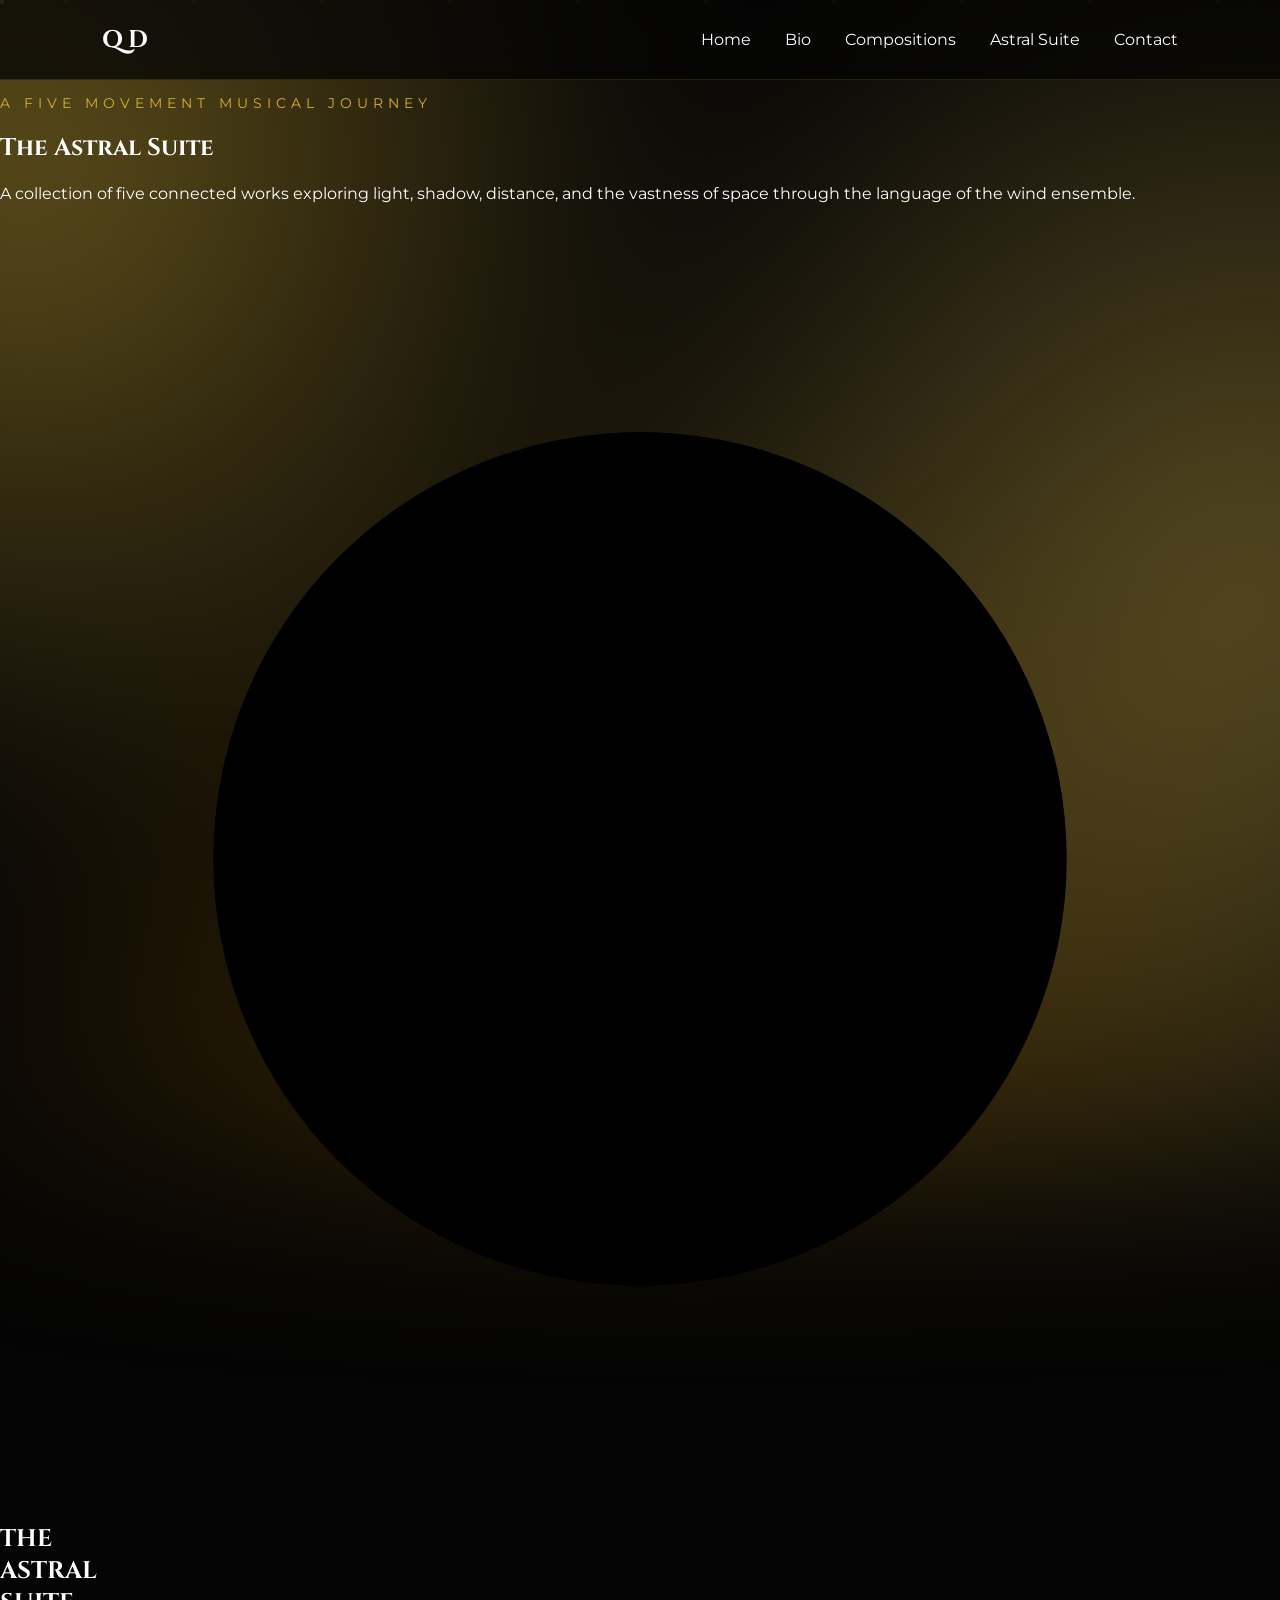
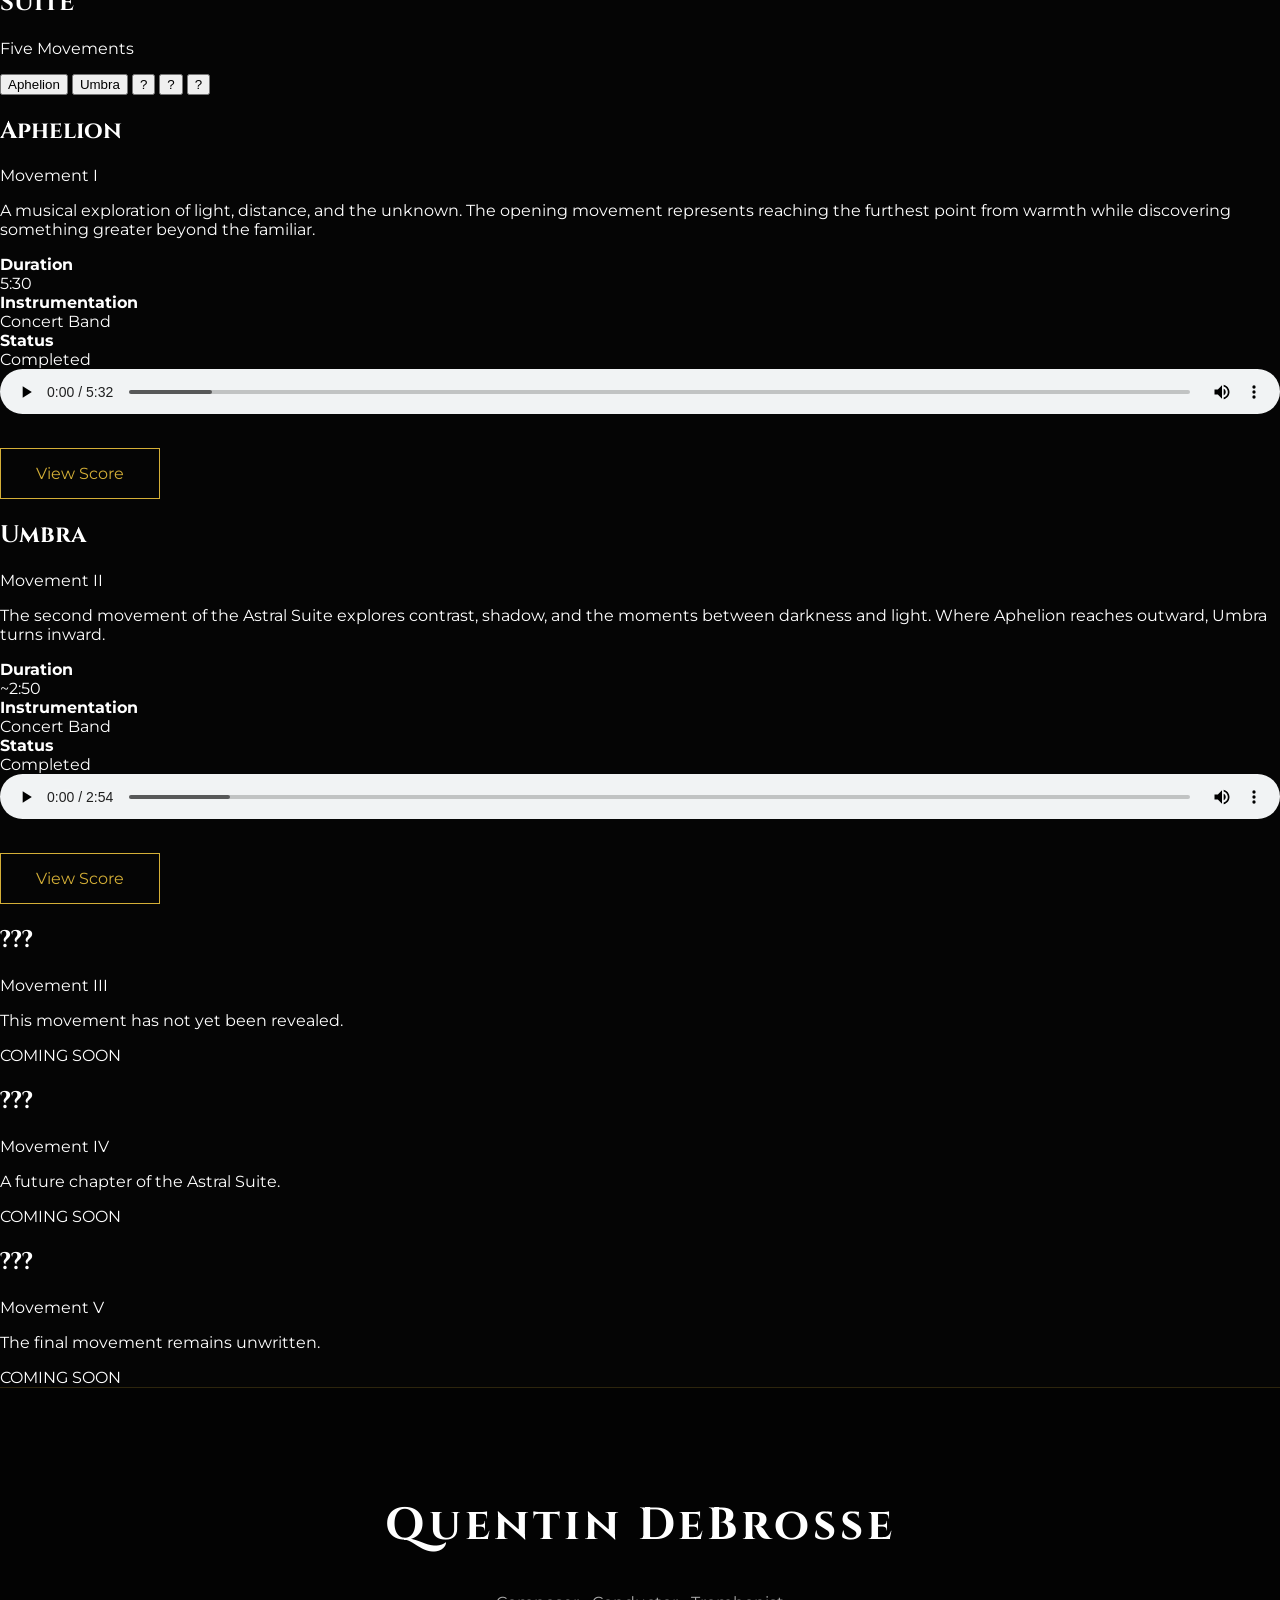
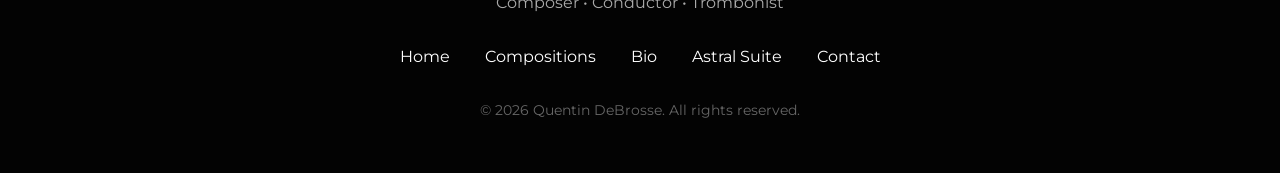
==== astral-suite.html @ d73de738 "Create astral-suite.html" ====
<!DOCTYPE html>
<html lang="en">

<head>

<meta charset="UTF-8">
<meta name="viewport" content="width=device-width, initial-scale=1.0">

<title>The Astral Suite | Quentin DeBrosse</title>

<link rel="stylesheet" href="style.css?v=200">

<link rel="icon" type="image/png" href="favicon.png">
<link rel="shortcut icon" href="favicon.png">

</head>

<body>

<div class="ambient-background"></div>

<div class="particles">

<span></span><span></span><span></span><span></span><span></span>
<span></span><span></span><span></span><span></span><span></span>
<span></span><span></span><span></span><span></span><span></span>

</div>





<nav>

<h2>QD</h2>

<div>

<a href="index.html">Home</a>

<a href="bio.html">Bio</a>

<a href="compositions.html">Compositions</a>

<a href="astral-suite.html">Astral Suite</a>

<a href="contact.html">Contact</a>

</div>

</nav>







<section class="suite-hero">

<p class="eyebrow">

A FIVE MOVEMENT MUSICAL JOURNEY

</p>

<h1>

The Astral Suite

</h1>

<p class="suite-description">

A collection of five connected works exploring light, shadow, distance, and the vastness of space through the language of the wind ensemble.

</p>

</section>









<section class="orbit-section">



<div class="orbit-container">





<svg class="orbit-ring" viewBox="0 0 600 600">



<circle
cx="300"
cy="300"
r="200"
class="orbit-base"
/>





<path

id="movement1"

class="orbit-segment active"

d="M300 100
A200 200 0 0 1 490 238"

/>





<path

id="movement2"

class="orbit-segment active"

d="M490 238
A200 200 0 0 1 417 462"

/>





<path

id="movement3"

class="orbit-segment locked"

d="M417 462
A200 200 0 0 1 183 462"

/>





<path

id="movement4"

class="orbit-segment locked"

d="M183 462
A200 200 0 0 1 110 238"

/>





<path

id="movement5"

class="orbit-segment locked"

d="M110 238
A200 200 0 0 1 300 100"

/>

</svg>








<div class="suite-center">

<h2>

THE<br>

ASTRAL<br>

SUITE

</h2>

<p>

Five Movements

</p>

</div>










<button class="planet planet1 aphelion-planet" data-target="aphelion">

<span>

Aphelion

</span>

</button>





<button class="planet planet2 umbra-planet" data-target="umbra">

<span>

Umbra

</span>

</button>





<button class="planet locked planet3" data-target="locked">

<span>
?
</span>

</button>


<button class="planet locked planet4" data-target="locked2">

<span>
?
</span>

</button>


<button class="planet locked planet5" data-target="locked3">

<span>
?
</span>

</button>







</div>

</section>









<section class="movement-display">

<div id="movement-content">

<div class="movement-panel active-panel"

id="aphelion">

<h2>

Aphelion

</h2>

<p class="movement-subtitle">

Movement I

</p>

<p>

A musical exploration of light, distance, and the unknown. The opening movement represents reaching the furthest point from warmth while discovering something greater beyond the familiar.

</p>

<div class="movement-meta">

<div>

<strong>Duration</strong>

<br>

5:30

</div>

<div>

<strong>Instrumentation</strong>

<br>

Concert Band

</div>

<div>

<strong>Status</strong>

<br>

Completed

</div>

</div>

<audio controls preload="metadata">

<source src="audio/aphelion.mp3" type="audio/mpeg">

</audio>

<div class="buttons">

<a class="button"

href="scores/aphelion.pdf"

target="_blank">

View Score

</a>


</div>


</div>








<div class="movement-panel"

id="umbra">



<h2>

Umbra

</h2>


<p class="movement-subtitle">

Movement II

</p>




<p>

The second movement of the Astral Suite explores contrast, shadow, and the moments between darkness and light. Where Aphelion reaches outward, Umbra turns inward.

</p>




<div class="movement-meta">


<div>

<strong>
Duration
</strong>

<br>

~2:50

</div>



<div>

<strong>
Instrumentation
</strong>

<br>

Concert Band

</div>



<div>

<strong>
Status
</strong>

<br>

Completed

</div>


</div>





<audio controls preload="metadata">

<source src="audio/umbra.mp3" type="audio/mpeg">

</audio>





<div class="buttons">


<a class="button"

href="scores/umbra.pdf"

target="_blank">

View Score

</a>


</div>



</div>














<div class="movement-panel locked-panel"

id="locked">


<h2>

???

</h2>



<p class="movement-subtitle">

Movement III

</p>



<p>

This movement has not yet been revealed.

</p>



<div class="locked-message">

COMING SOON

</div>


</div>









<div class="movement-panel locked-panel"

id="locked2">


<h2>

???

</h2>



<p class="movement-subtitle">

Movement IV

</p>



<p>

A future chapter of the Astral Suite.

</p>



<div class="locked-message">

COMING SOON

</div>


</div>









<div class="movement-panel locked-panel"

id="locked3">


<h2>

???

</h2>



<p class="movement-subtitle">

Movement V

</p>



<p>

The final movement remains unwritten.

</p>



<div class="locked-message">

COMING SOON

</div>


</div>





</div>


</section>









<footer>


<h2>

Quentin DeBrosse

</h2>



<p>

Composer • Conductor • Trombonist

</p>





<div class="footer-links">


<a href="index.html">

Home

</a>



<a href="compositions.html">

Compositions

</a>



<a href="bio.html">

Bio

</a>



<a href="astral-suite.html">

Astral Suite

</a>



<a href="contact.html">

Contact

</a>



</div>






<p class="copyright">

© 2026 Quentin DeBrosse. All rights reserved.

</p>



</footer>









<script>


const planets = document.querySelectorAll(".planet:not(.locked)");

const panels = document.querySelectorAll(".movement-panel");


planets.forEach(planet => {


planet.addEventListener("click", () => {


const target = planet.dataset.target;



panels.forEach(panel => {


panel.classList.remove("active-panel");


});



document
.getElementById(target)
.classList.add("active-panel");



});



});





const locked = document.querySelectorAll(".planet.locked");


locked.forEach(planet => {

planet.addEventListener("click", () => {

const target = planet.dataset.target;


panels.forEach(panel => {

panel.classList.remove("active-panel");

});


document
.getElementById(target)
.classList.add("active-panel");


});

});



</script>





</body>

</html>
---- style.css ----
@import url('https://fonts.googleapis.com/css2?family=Cinzel:wght@400;500;600;700&family=Montserrat:wght@300;400;500;700&display=swap');


*{
    box-sizing:border-box;
}


html{
    scroll-behavior:smooth;
}


body{

    margin:0;

    background:#050505;

    color:white;

    font-family:'Montserrat',sans-serif;

    overflow-x:hidden;

}



/* =====================
   AMBIENT GOLD LIGHT
===================== */


.ambient-background{

    position:fixed;

    inset:-30%;

    z-index:-2;

    pointer-events:none;


    background:

    radial-gradient(
        circle at 20% 30%,
        rgba(212,175,55,.45),
        transparent 35%
    ),

    radial-gradient(
        circle at 80% 60%,
        rgba(255,215,90,.35),
        transparent 40%
    ),

    radial-gradient(
        circle at 50% 100%,
        rgba(180,120,0,.35),
        transparent 45%
    );


    filter:blur(100px);


    animation:

    ambientMove 14s ease-in-out infinite alternate;

}



@keyframes ambientMove{


0%{

transform:
translate(-8%,-5%)
scale(1);

}


50%{

transform:
translate(8%,5%)
scale(1.25);

}


100%{

transform:
translate(-5%,10%)
scale(1.1);

}


}






/* =====================
   MOUSE GLOW
===================== */


.mouse-glow{

position:fixed;

width:250px;

height:250px;

border-radius:50%;

background:#d4af37;

opacity:.1;

filter:blur(90px);

pointer-events:none;

z-index:1;

transform:translate(-50%,-50%);

transition:.15s;

}






/* =====================
   PARTICLES
===================== */


.particles{

position:fixed;

inset:0;

overflow:hidden;

pointer-events:none;

z-index:0;

}



.particles span{

position:absolute;

width:4px;

height:4px;

background:#d4af37;

border-radius:50%;

opacity:.35;

animation:float 20s infinite linear;

}



.particles span:nth-child(1){left:5%;animation-duration:18s;}
.particles span:nth-child(2){left:15%;animation-duration:25s;}
.particles span:nth-child(3){left:25%;animation-duration:22s;}
.particles span:nth-child(4){left:35%;animation-duration:30s;}
.particles span:nth-child(5){left:45%;animation-duration:20s;}
.particles span:nth-child(6){left:55%;animation-duration:27s;}
.particles span:nth-child(7){left:65%;animation-duration:23s;}
.particles span:nth-child(8){left:75%;animation-duration:31s;}
.particles span:nth-child(9){left:85%;animation-duration:21s;}
.particles span:nth-child(10){left:95%;animation-duration:28s;}





/* =====================
   PAGE LOADER
===================== */


.page-loader{

position:fixed;

inset:0;

background:#050505;

z-index:9999;

display:flex;

align-items:center;

justify-content:center;

animation:loaderFade 2.5s ease forwards;

}



.loader-logo{

font-family:'Cinzel',serif;

font-size:100px;

letter-spacing:20px;

color:#d4af37;

animation:logoPulse 2s infinite;

}




@keyframes loaderFade{

0%,80%{

opacity:1;

}


100%{

opacity:0;

visibility:hidden;

}

}



@keyframes logoPulse{


50%{

transform:scale(1.08);

text-shadow:

0 0 40px #d4af37;

}


}





/* =====================
   NAVBAR
===================== */


nav{

height:80px;

display:flex;

justify-content:space-between;

align-items:center;

padding:0 8%;

background:rgba(5,5,5,.75);

backdrop-filter:blur(15px);

position:relative;

z-index:10;

border-bottom:

1px solid rgba(212,175,55,.15);

}



nav h2{

font-family:'Cinzel',serif;

letter-spacing:5px;

}



nav a{

color:white;

text-decoration:none;

margin-left:30px;

transition:.3s;

position:relative;

}



nav a:hover{

color:#d4af37;

}



nav a::after{

content:"";

position:absolute;

bottom:-8px;

left:0;

width:0;

height:1px;

background:#d4af37;

transition:.3s;

}



nav a:hover::after{

width:100%;

}




/* =====================
   GLOBAL TEXT
===================== */


.eyebrow{

color:#d4af37;

letter-spacing:5px;

font-size:14px;

}



h1,
h2,
h3{

font-family:'Cinzel',serif;

}



.button{

display:inline-block;

padding:15px 35px;

border:1px solid #d4af37;

color:#d4af37;

text-decoration:none;

transition:.4s;

}



.button:hover{

background:#d4af37;

color:black;

transform:translateY(-5px);

box-shadow:

0 0 35px rgba(212,175,55,.5);

}



.secondary{

border-color:#777;

color:white;

}

/* =====================
   ANIMATIONS
===================== */


@keyframes float{

from{

transform:translateY(110vh);

}

to{

transform:translateY(-20vh);

}

}



@keyframes floatBox{

0%,100%{

transform:translateY(0);

}


50%{

transform:translateY(-12px);

}

}



@keyframes floatText{

0%,100%{

transform:translateY(0);

}


50%{

transform:translateY(-8px);

}

}



@keyframes fadeUp{

from{

opacity:0;

transform:translateY(60px);

}


to{

opacity:1;

transform:none;

}

}



@keyframes titleMove{

from{

opacity:0;

letter-spacing:30px;

}


to{

opacity:1;

letter-spacing:0;

}

}



@keyframes pulse{

from{

transform:scale(1);

}


to{

transform:scale(1.25);

}

}







/* =====================
   HERO
===================== */


.hero{

height:calc(100vh - 80px);

display:flex;

align-items:center;

padding:0 10%;

position:relative;

overflow:hidden;

z-index:2;

}




.background-shape{

position:absolute;

width:650px;

height:650px;

border-radius:50%;


background:

radial-gradient(

circle,

rgba(212,175,55,.35),

transparent 70%

);


right:-220px;

top:40px;


animation:

pulse 8s infinite alternate;

}





.hero-content{

position:relative;

z-index:3;

animation:fadeUp 1.5s ease;

}




.hero h1{

font-size:125px;

line-height:.85;

margin:25px 0;

animation:titleMove 1.5s ease;

letter-spacing:0;

}



.hero-description{

font-size:22px;

max-width:650px;

color:#ccc;

line-height:1.7;

}




.hero-buttons{

display:flex;

gap:20px;

margin-top:40px;

}




/* =====================
   STATUS BADGE
===================== */


.status-badge{

display:inline-flex;

align-items:center;

gap:12px;

margin-top:25px;

padding:12px 22px;

border-radius:40px;

background:

rgba(212,175,55,.08);


border:

1px solid rgba(212,175,55,.35);


color:#d4af37;

font-size:14px;

}



.status-badge span{

width:8px;

height:8px;

border-radius:50%;

background:#d4af37;

animation:blink 2s infinite;

}



@keyframes blink{

50%{

opacity:.25;

}

}





/* =====================
   SCROLL INDICATOR
===================== */


.scroll-indicator{

position:absolute;

bottom:40px;

left:50%;

transform:translateX(-50%);

text-align:center;

z-index:5;

color:#aaa;

font-size:11px;

letter-spacing:5px;

}



.scroll-indicator span{

display:block;

height:60px;

width:2px;

background:#d4af37;

margin:auto;

animation:scrollLine 2s infinite;

}




@keyframes scrollLine{

0%{

height:0;

opacity:0;

}


50%{

height:60px;

opacity:1;

}


100%{

height:0;

opacity:0;

}

}





/* =====================
   FEATURE SECTION
===================== */


.featured{

padding:100px 10%;

position:relative;

z-index:2;

}



.featured h2{

font-size:55px;

margin-bottom:40px;

}





.feature-card{

background:

linear-gradient(

145deg,

rgba(255,255,255,.08),

rgba(255,255,255,.02)

);


border:

1px solid rgba(212,175,55,.25);


backdrop-filter:blur(20px);


padding:55px;

border-radius:30px;


animation:floatBox 8s infinite ease-in-out;


transition:.5s;

}



.feature-card:hover{

border-color:#d4af37;


box-shadow:

0 40px 100px rgba(212,175,55,.18);

}




.feature-card h3{

font-size:85px;

margin:25px 0;

}







/* =====================
   QUICK LINKS
===================== */


.quick-links{

display:grid;

grid-template-columns:repeat(3,1fr);

gap:35px;

padding:0 10% 100px;

position:relative;

z-index:2;

}




.quick-links a{


background:

linear-gradient(

145deg,

rgba(255,255,255,.07),

rgba(255,255,255,.02)

);



border:

1px solid rgba(212,175,55,.2);



border-radius:30px;


padding:45px;


color:white;


text-decoration:none;


animation:floatBox 8s infinite ease-in-out;


transition:.5s;


backdrop-filter:blur(15px);

}




.quick-links a:hover{


transform:translateY(-15px);


border-color:#d4af37;


box-shadow:

0 35px 90px rgba(212,175,55,.2);


}




.quick-links h3{

font-size:35px;

}



.quick-links p{

color:#bbb;

line-height:1.8;

}

/* =====================
   QUOTE SECTION
===================== */


.quote-section{

padding:120px 15%;

text-align:center;

position:relative;

z-index:2;

}



.quote-section p{

font-family:'Cinzel',serif;

font-size:45px;

font-style:italic;

line-height:1.5;

color:#ddd;

}



.quote-section h4{

color:#d4af37;

letter-spacing:5px;

font-weight:400;

}






/* =====================
   COMPOSITIONS PAGE
===================== */


.composition-page{

padding:100px 10%;

position:relative;

z-index:2;

}



.composition-header{

animation:fadeUp 1.5s ease;

margin-bottom:60px;

}



.composition-header h1{

font-size:85px;

margin:20px 0;

}



.composition-header p{

font-size:20px;

color:#ccc;

}





.composition-grid{

display:grid;

grid-template-columns:repeat(2,1fr);

gap:45px;

}





.composition-card{


background:

linear-gradient(

145deg,

rgba(255,255,255,.07),

rgba(255,255,255,.02)

);


border:

1px solid rgba(212,175,55,.25);


border-radius:30px;


padding:30px;


backdrop-filter:blur(20px);


animation:floatBox 8s infinite ease-in-out;


transition:.5s;

}



.composition-card:nth-child(2){

animation-delay:2s;

}



.composition-card:hover{

transform:translateY(-15px);


border-color:#d4af37;


box-shadow:

0 40px 100px rgba(212,175,55,.2);

}





.score-preview{

height:420px;

background:white;

border-radius:20px;

overflow:hidden;

}



.score-preview iframe{

width:100%;

height:100%;

border:none;

}




.tags{

display:flex;

gap:10px;

margin-top:25px;

}



.tags span{

border:

1px solid #d4af37;


color:#d4af37;


padding:7px 15px;


border-radius:30px;


font-size:13px;

}




.composition-card h2{

font-size:50px;

margin:25px 0 5px;

}



.composition-card h3{

font-size:18px;

font-style:italic;

font-weight:300;

color:#999;

}



.composition-card p{

color:#ccc;

line-height:1.8;

}



.info{

display:grid;

grid-template-columns:1fr 1fr;

border-top:

1px solid rgba(255,255,255,.15);


margin-top:25px;

padding-top:25px;

color:#ccc;

}




.buttons{

display:flex;

gap:15px;

margin-top:30px;

}







/* =====================
   BIO PAGE
===================== */


.bio-hero{

min-height:70vh;

display:flex;

flex-direction:column;

justify-content:center;

padding:0 10%;

animation:fadeUp 1.5s ease;

}




.bio-hero h1{

font-size:120px;

line-height:.85;

animation:floatText 6s infinite ease-in-out;

}




.bio-grid{

display:grid;

grid-template-columns:repeat(2,1fr);

gap:40px;

padding:70px 10%;

}



.bio-card{

background:

linear-gradient(

145deg,

rgba(255,255,255,.07),

rgba(255,255,255,.02)

);


border:

1px solid rgba(212,175,55,.2);


border-radius:30px;


padding:45px;


backdrop-filter:blur(20px);


animation:floatBox 7s infinite ease-in-out;

transition:.5s;

}




.bio-card:hover{

border-color:#d4af37;

box-shadow:

0 35px 90px rgba(212,175,55,.2);

}




.bio-card h2{

font-size:45px;

}




.bio-card p{

color:#ccc;

line-height:1.9;

}








/* =====================
   CONTACT PAGE
===================== */


.contact-page{

padding:100px 10%;

display:flex;

flex-direction:column;

align-items:center;

text-align:center;

position:relative;

z-index:2;

}



.contact-header{

max-width:900px;

animation:fadeUp 1.5s ease;

margin-bottom:60px;

}




.contact-header h1{

font-size:110px;

animation:floatText 6s infinite ease-in-out;

}




.contact-header p{

font-size:20px;

color:#ccc;

line-height:1.8;

}



.contact-card{


max-width:800px;

width:100%;


background:

linear-gradient(

145deg,

rgba(255,255,255,.07),

rgba(255,255,255,.02)

);


border:

1px solid rgba(212,175,55,.25);


border-radius:30px;


padding:55px;


backdrop-filter:blur(20px);


animation:floatBox 8s infinite ease-in-out;

}




.contact-card h2{

font-size:55px;

}



.contact-card p{

color:#ccc;

line-height:1.8;

}




.contact-links{

display:flex;

justify-content:center;

gap:20px;

margin-top:35px;

}



.contact-links a{

padding:15px 30px;

border:

1px solid #d4af37;


color:#d4af37;


text-decoration:none;


transition:.4s;

}




.contact-links a:hover{

background:#d4af37;

color:black;

box-shadow:

0 0 40px rgba(212,175,55,.5);

}







/* =====================
   FOOTER
===================== */


footer{

background:#030303;

border-top:

1px solid rgba(212,175,55,.2);


padding:70px 10% 40px;

text-align:center;

position:relative;

z-index:3;

}



footer h2{

font-family:'Cinzel',serif;

font-size:45px;

letter-spacing:4px;

}



footer p{

color:#aaa;

}




.footer-links{

display:flex;

justify-content:center;

gap:35px;

margin:35px 0;

}




.footer-links a{

color:white;

text-decoration:none;

transition:.3s;

}




.footer-links a:hover{

color:#d4af37;

}




.copyright{

font-size:14px;

color:#666;

}





/* =====================
   MOBILE
===================== */


@media(max-width:900px){


nav div{

display:none;

}



.hero{

padding:0 8%;

}



.hero h1{

font-size:70px;

}



.hero-description{

font-size:18px;

}



.hero-buttons{

flex-direction:column;

}



.featured,
.composition-page,
.contact-page{

padding:70px 8%;

}



.feature-card h3{

font-size:55px;

}



.quick-links,
.composition-grid,
.bio-grid{

grid-template-columns:1fr;

}



.composition-header h1{

font-size:60px;

}



.contact-header h1{

font-size:65px;

}



.contact-card{

padding:35px;

}



.contact-links{

flex-direction:column;

}



.footer-links{

flex-direction:column;

gap:15px;

}



.quote-section p{

font-size:30px;

}


}

/* =====================
   COMPOSITION CARD UPGRADES
===================== */


/* GOLD GLOW */

.composition-card{

    position:relative;
    overflow:hidden;

}


.card-glow{

    position:absolute;

    width:300px;
    height:300px;

    right:-120px;
    top:-120px;

    background:#d4af37;

    opacity:.12;

    filter:blur(80px);

    transition:.6s;

    pointer-events:none;

}



.composition-card:hover .card-glow{

    transform:scale(1.5);

    opacity:.25;

}





/* SCORE PREVIEW EFFECT */


.score-preview{

    position:relative;

}



.score-preview iframe{

    transition:.6s;

}



.score-overlay{

    position:absolute;

    inset:0;

    display:flex;

    justify-content:center;

    align-items:flex-end;

    padding-bottom:30px;

    background:

    linear-gradient(
        transparent,
        rgba(0,0,0,.75)
    );


    opacity:0;

    transition:.5s;

    z-index:2;

}




.score-overlay span{

    color:#d4af37;

    border:1px solid #d4af37;

    padding:12px 28px;

    letter-spacing:4px;

    font-size:12px;

    background:rgba(0,0,0,.4);

}





.composition-card:hover .score-overlay{

    opacity:1;

}




.composition-card:hover iframe{

    transform:scale(1.04);

}





/* MOVEMENT LABEL */


.movement-number{

    color:#d4af37;

    font-size:12px;

    letter-spacing:5px;

    margin-top:25px;

    opacity:.8;

}





/* AUDIO PLAYER */


.audio-section{

    margin-top:35px;

    padding-top:25px;

    border-top:1px solid rgba(255,255,255,.15);

}



.audio-section h4{

    color:#d4af37;

    font-size:24px;

    letter-spacing:3px;

    margin-bottom:15px;

}



audio{

    width:100%;

    height:45px;

}





/* EXTRA CARD SHINE */


.composition-card::before{

    content:"";

    position:absolute;

    top:0;

    left:-120%;

    width:70%;

    height:100%;


    background:

    linear-gradient(
        120deg,
        transparent,
        rgba(255,255,255,.08),
        transparent
    );


    transform:skewX(-25deg);

    transition:.8s;

    pointer-events:none;

}



.composition-card:hover::before{

    left:150%;

}





/* TAG HOVER */


.tags span{

    transition:.3s;

}



.tags span:hover{

    background:#d4af37;

    color:black;

}





/* BUTTON POLISH */


.composition-card .button{

    position:relative;

    overflow:hidden;

}



.composition-card .button:hover{

    box-shadow:

    0 0 25px rgba(212,175,55,.5);

}
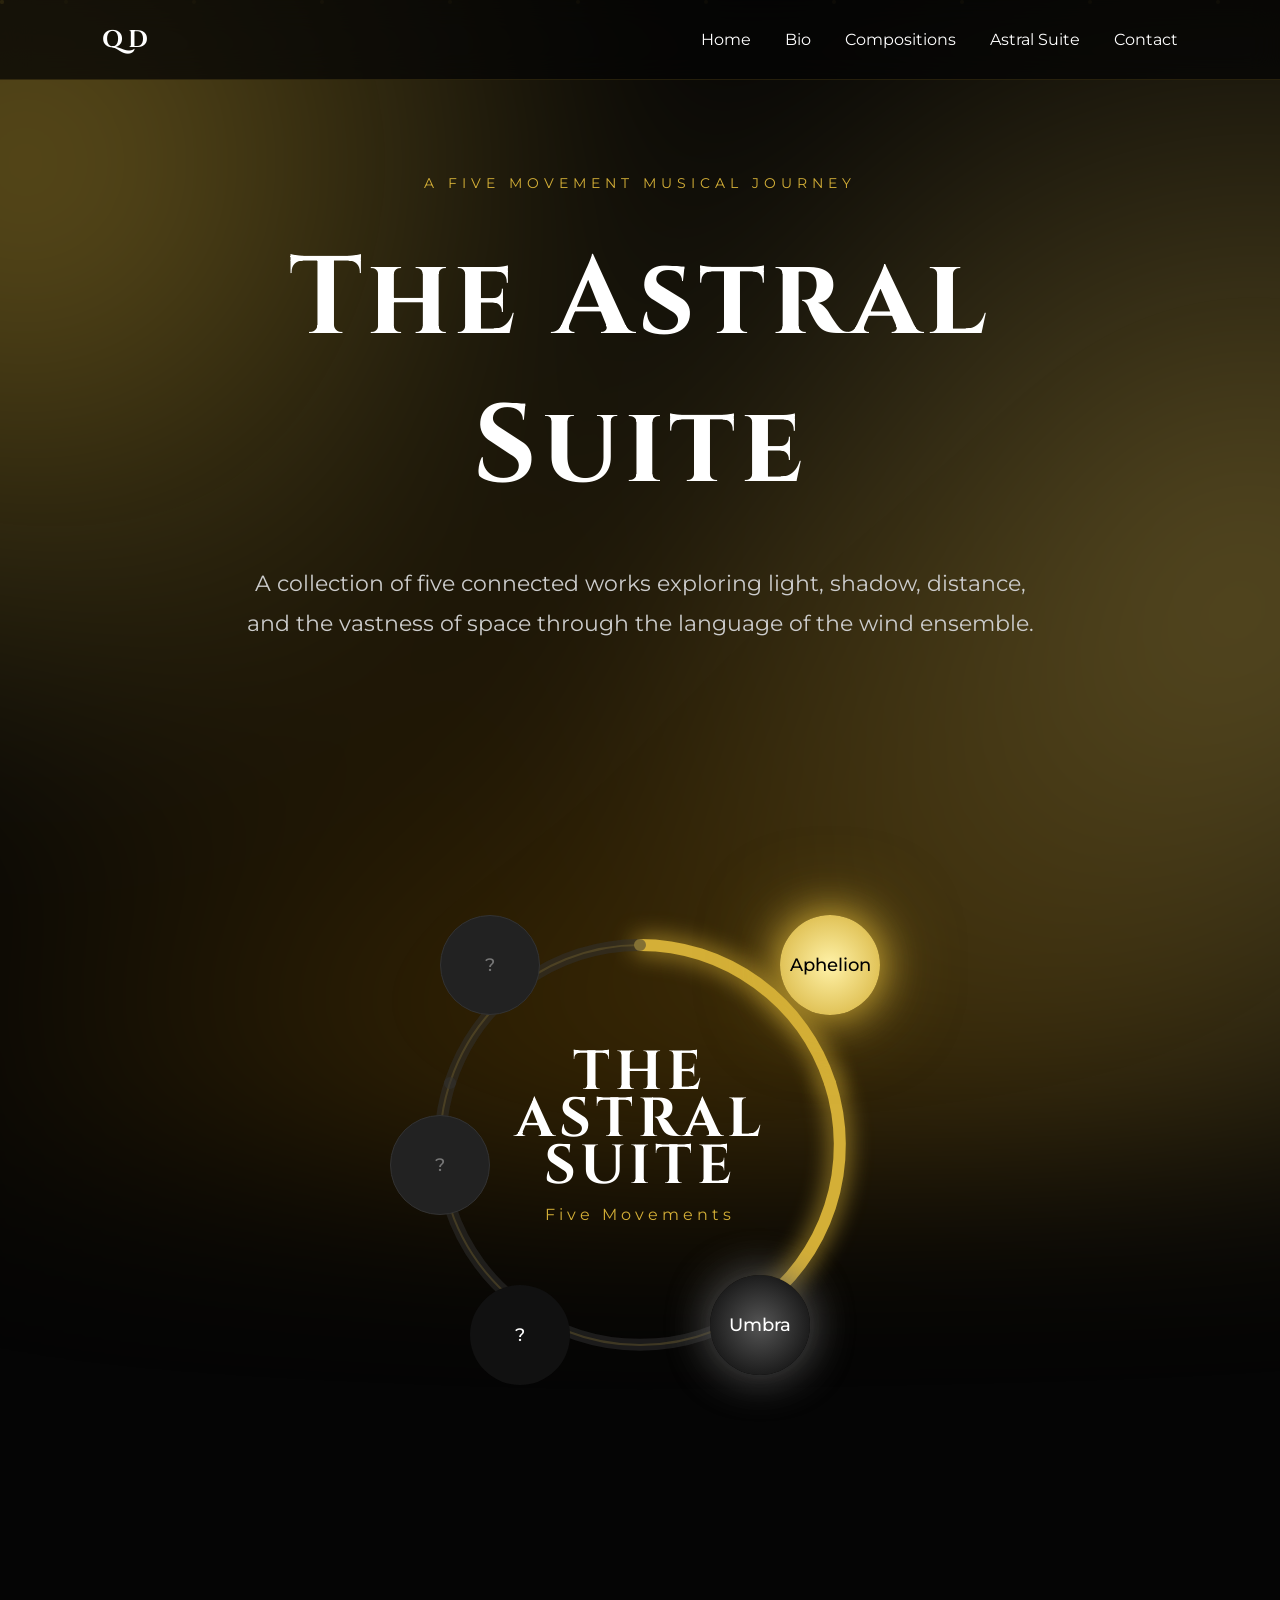
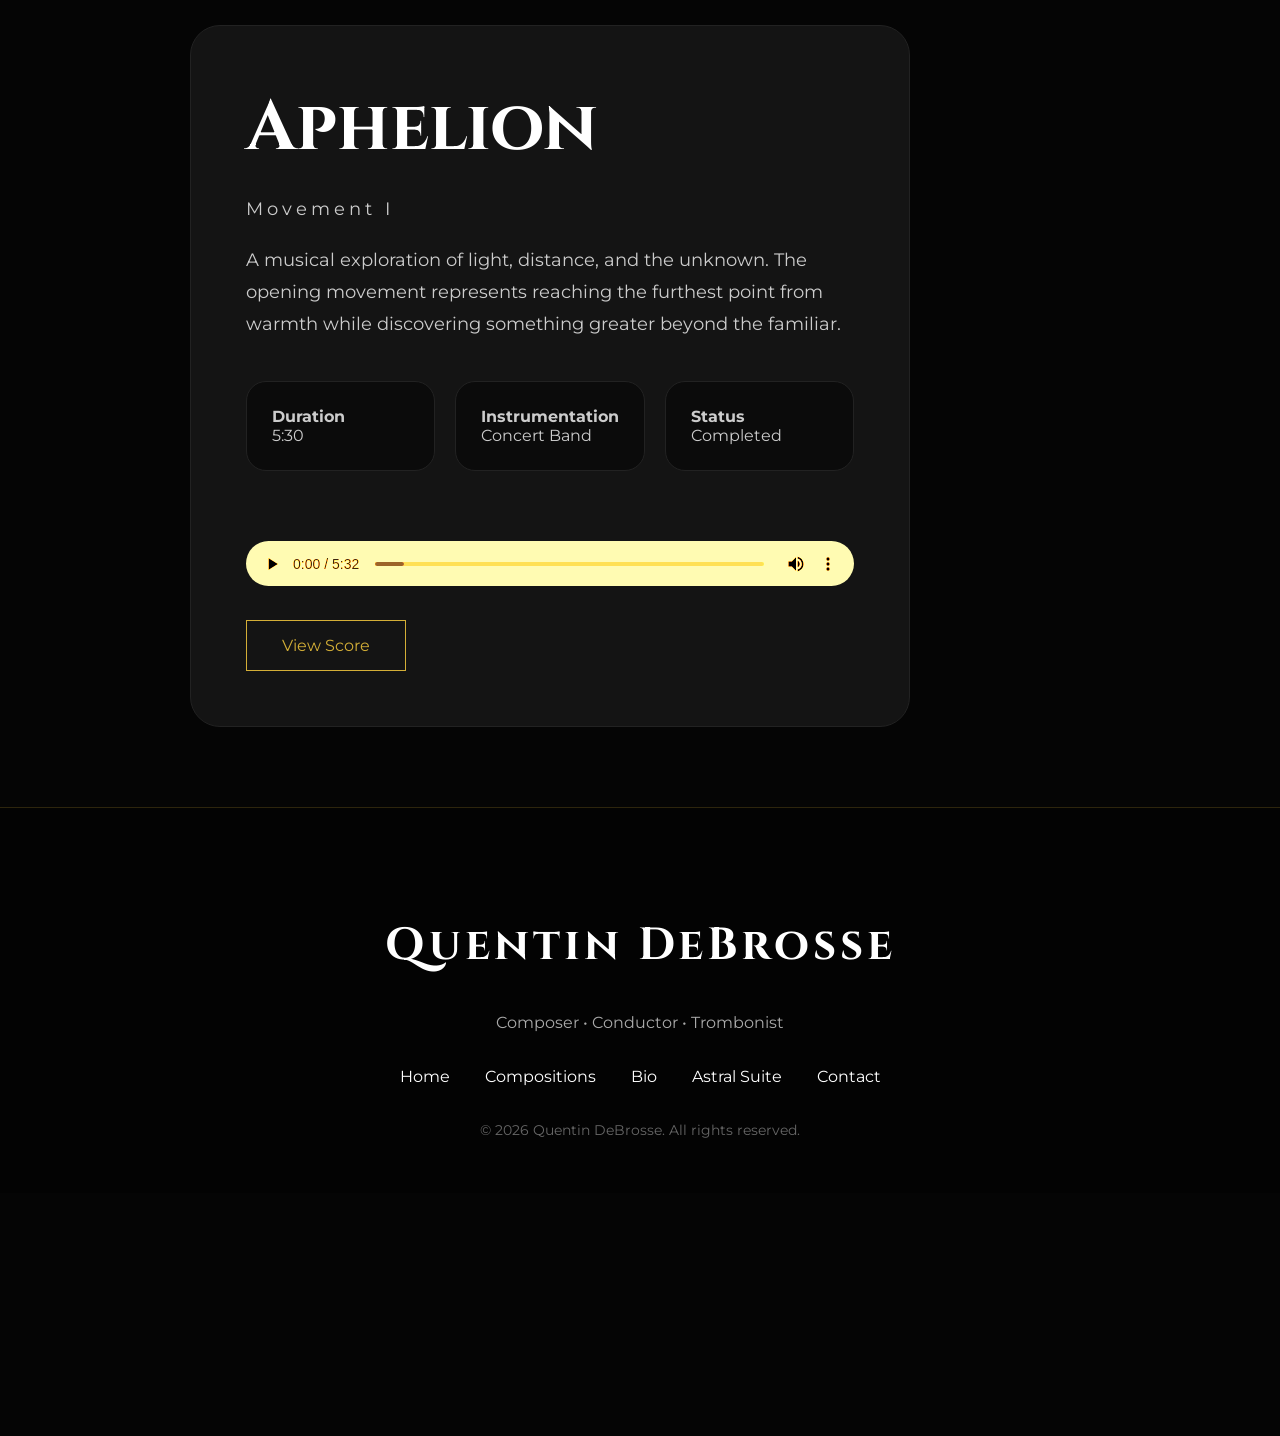
==== commit bd4f027e: "Update astral-suite.html" ====
--- a/astral-suite.html
+++ b/astral-suite.html
@@ -249,7 +249,7 @@
 
 
 
-<button class="planet locked planet3" data-target="locked">
+<button class="planet preview-planet planet3" data-target="preview">
 
 <span>
 ?
@@ -508,38 +508,76 @@
 
 
 
-<div class="movement-panel locked-panel"
-
-id="locked">
+<div class="movement-panel preview-panel"
+
+id="preview">
 
 
 <h2>
-
 ???
-
 </h2>
 
 
-
 <p class="movement-subtitle">
-
 Movement III
-
-</p>
-
+</p>
 
 
 <p>
-
-This movement has not yet been revealed.
-
-</p>
-
+A movement centered around warmth, return, and reconnection. 
+After traveling through distance and shadow, this chapter begins the journey back toward light — rediscovering familiarity, comfort, and the connections that remain across time and space.
+</p>
+
+
+
+<div class="movement-meta">
+
+
+<div>
+
+<strong>
+Status
+</strong>
+
+<br>
+
+In Progress
+
+</div>
+
+
+<div>
+
+<strong>
+Theme
+</strong>
+
+<br>
+
+Warmth & Reconnection
+
+</div>
+
+
+<div>
+
+<strong>
+Release
+</strong>
+
+<br>
+
+Coming Soon
+
+</div>
+
+
+</div>
 
 
 <div class="locked-message">
 
-COMING SOON
+PREVIEW ONLY
 
 </div>
 
--- a/style.css
+++ b/style.css
@@ -2190,3 +2190,555 @@
     0 0 25px rgba(212,175,55,.5);
 
 }
+
+/* =========================
+   ASTRAL SUITE PAGE
+========================= */
+
+
+/* HERO */
+
+.suite-hero{
+
+    min-height:60vh;
+    display:flex;
+    flex-direction:column;
+    justify-content:center;
+    align-items:center;
+    text-align:center;
+    padding:80px 10%;
+    position:relative;
+    z-index:2;
+
+}
+
+
+.suite-hero h1{
+
+    font-size:110px;
+    margin:20px 0;
+    letter-spacing:5px;
+    animation:titleMove 1.5s ease;
+
+}
+
+
+.suite-description{
+
+    max-width:800px;
+    color:#ccc;
+    font-size:22px;
+    line-height:1.8;
+
+}
+
+
+
+/* =========================
+   ORBIT SECTION
+========================= */
+
+
+.orbit-section{
+
+    display:flex;
+    justify-content:center;
+    align-items:center;
+    padding:100px 0;
+    position:relative;
+    z-index:2;
+
+}
+
+
+
+.orbit-container{
+
+    width:600px;
+    height:600px;
+    position:relative;
+
+}
+
+
+
+/* SVG RING */
+
+
+.orbit-ring{
+
+    width:100%;
+    height:100%;
+    animation:orbitSpin 80s linear infinite;
+
+}
+
+
+
+@keyframes orbitSpin{
+
+    from{
+        transform:rotate(0deg);
+    }
+
+    to{
+        transform:rotate(360deg);
+    }
+
+}
+
+
+
+.orbit-base{
+
+    fill:none;
+    stroke:#d4af37;
+    stroke-width:2;
+    opacity:.35;
+
+}
+
+
+
+.orbit-segment{
+
+    fill:none;
+    stroke:#d4af37;
+    stroke-width:12;
+    stroke-linecap:round;
+    filter:
+    drop-shadow(0 0 12px #d4af37);
+
+}
+
+
+
+.orbit-segment.locked{
+
+    stroke:#333;
+    opacity:.5;
+    filter:none;
+
+}
+
+
+
+
+
+/* CENTER */
+
+
+.suite-center{
+
+    position:absolute;
+    top:50%;
+    left:50%;
+    transform:translate(-50%,-50%);
+    text-align:center;
+
+}
+
+
+.suite-center h2{
+
+    font-size:55px;
+    line-height:.85;
+    letter-spacing:5px;
+    margin:0;
+
+}
+
+
+.suite-center p{
+
+    color:#d4af37;
+    letter-spacing:4px;
+
+}
+
+
+
+/* =========================
+   PLANETS
+========================= */
+
+
+.planet{
+
+    position:absolute;
+    width:100px;
+    height:100px;
+    border-radius:50%;
+    border:none;
+
+    background:#111;
+    color:white;
+
+    display:flex;
+    justify-content:center;
+    align-items:center;
+
+    cursor:pointer;
+
+    font-family:inherit;
+
+    transition:.4s;
+
+    z-index:5;
+
+}
+
+
+
+.planet span{
+
+    font-size:18px;
+    font-weight:500;
+
+}
+
+
+
+.planet:hover{
+
+    transform:scale(1.15);
+
+}
+
+
+
+.planet1{
+
+    top:70px;
+    right:60px;
+
+}
+
+
+
+.planet2{
+
+    bottom:70px;
+    right:130px;
+
+}
+
+
+
+.planet3{
+
+    bottom:60px;
+    left:130px;
+
+}
+
+
+
+.planet4{
+
+    top:270px;
+    left:50px;
+
+}
+
+
+
+.planet5{
+
+    top:70px;
+    left:100px;
+
+}
+
+
+
+
+
+/* COMPLETED PLANETS */
+
+
+.aphelion-planet{
+
+    background:
+    radial-gradient(circle,#fff2a8,#d4af37);
+
+    color:black;
+
+    box-shadow:
+    0 0 40px #d4af37,
+    0 0 80px rgba(212,175,55,.5);
+
+}
+
+
+
+.umbra-planet{
+
+    background:
+    radial-gradient(circle,#555,#050505);
+
+    box-shadow:
+
+    0 0 40px #555,
+    0 0 80px rgba(255,255,255,.1);
+
+}
+
+
+
+
+
+/* LOCKED */
+
+.planet.locked{
+
+    background:#222;
+    color:#777;
+    border:1px solid #333;
+
+}
+
+
+.planet.locked:hover{
+
+    transform:scale(1.05);
+
+}
+
+
+
+/* =========================
+   MOVEMENT DISPLAY
+========================= */
+
+
+.movement-display{
+
+    padding:80px 10%;
+    position:relative;
+    z-index:2;
+
+}
+
+
+
+#movement-content{
+
+    max-width:900px;
+    margin:auto;
+
+}
+
+
+
+.movement-panel{
+
+    background:#141414;
+
+    border:1px solid #222;
+
+    border-radius:30px;
+
+    padding:55px;
+
+    opacity:0;
+
+    transform:
+    translateY(40px);
+
+    pointer-events:none;
+
+    position:absolute;
+
+    width:80%;
+
+    transition:.6s ease;
+
+}
+
+
+
+.movement-panel.active-panel{
+
+    opacity:1;
+
+    transform:
+    translateY(0);
+
+    pointer-events:auto;
+
+    position:relative;
+
+}
+
+
+
+.movement-panel h2{
+
+    font-size:70px;
+    margin:0;
+
+}
+
+
+
+.movement-subtitle{
+
+    color:#d4af37;
+    letter-spacing:4px;
+    font-size:14px;
+
+}
+
+
+
+.movement-panel p{
+
+    color:#ccc;
+    line-height:1.8;
+    font-size:18px;
+
+}
+
+
+
+
+
+/* INFO BOXES */
+
+
+.movement-meta{
+
+    display:grid;
+    grid-template-columns:repeat(3,1fr);
+    gap:20px;
+
+    margin:40px 0;
+
+}
+
+
+
+.movement-meta div{
+
+    background:#0b0b0b;
+
+    border:1px solid #222;
+
+    padding:25px;
+
+    border-radius:20px;
+
+    color:#ccc;
+
+}
+
+
+
+
+
+/* AUDIO */
+
+
+audio{
+
+    width:100%;
+    margin-top:30px;
+
+    filter:
+    sepia(1)
+    saturate(3)
+    hue-rotate(350deg);
+
+}
+
+
+
+
+
+/* LOCKED PANELS */
+
+
+.locked-panel{
+
+    text-align:center;
+
+}
+
+
+
+.locked-message{
+
+    margin-top:40px;
+
+    color:#d4af37;
+
+    letter-spacing:5px;
+
+    font-size:20px;
+
+}
+
+
+
+/* =========================
+   MOBILE
+========================= */
+
+
+@media(max-width:900px){
+
+
+.suite-hero h1{
+
+    font-size:60px;
+
+}
+
+
+.orbit-container{
+
+    width:350px;
+    height:350px;
+
+}
+
+
+.planet{
+
+    width:70px;
+    height:70px;
+
+}
+
+
+.planet span{
+
+    font-size:12px;
+
+}
+
+
+.movement-panel{
+
+    width:100%;
+    padding:35px;
+
+}
+
+
+.movement-panel h2{
+
+    font-size:45px;
+
+}
+
+
+.movement-meta{
+
+    grid-template-columns:1fr;
+
+}
+
+
+}
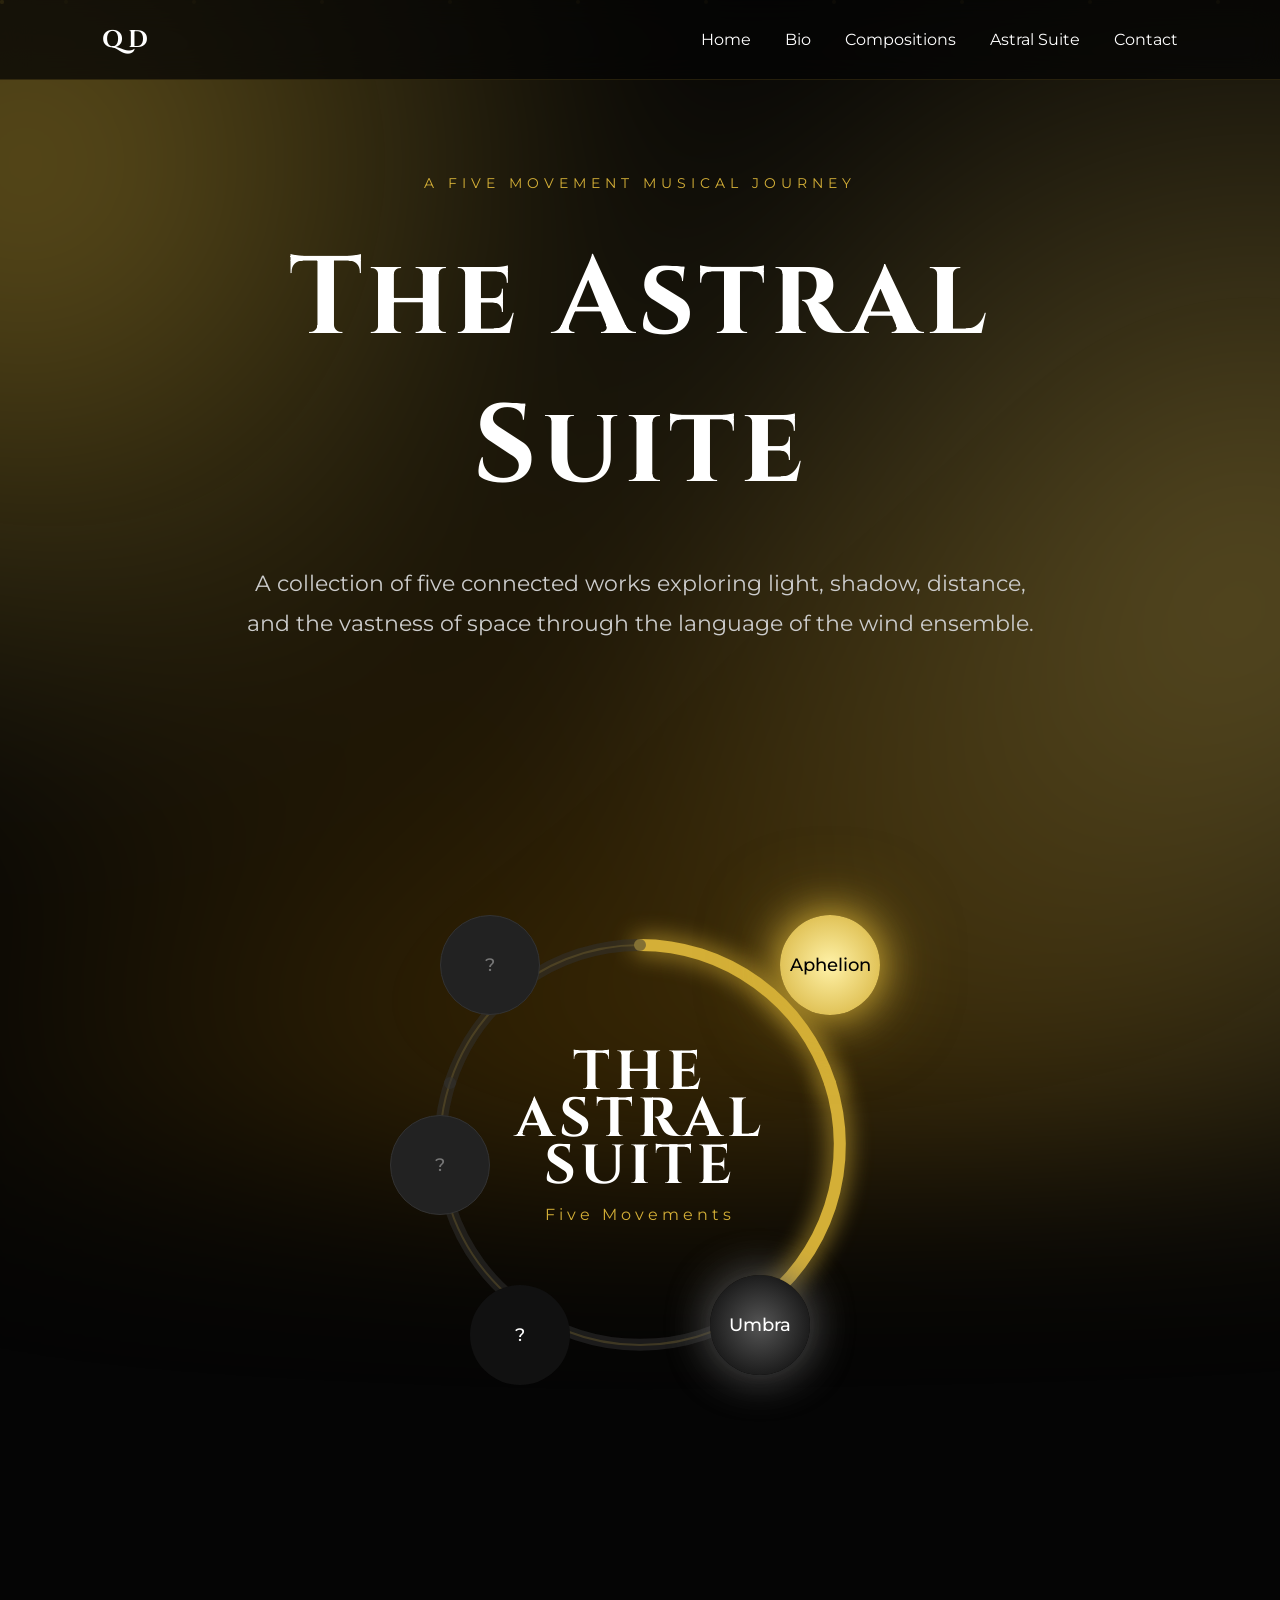
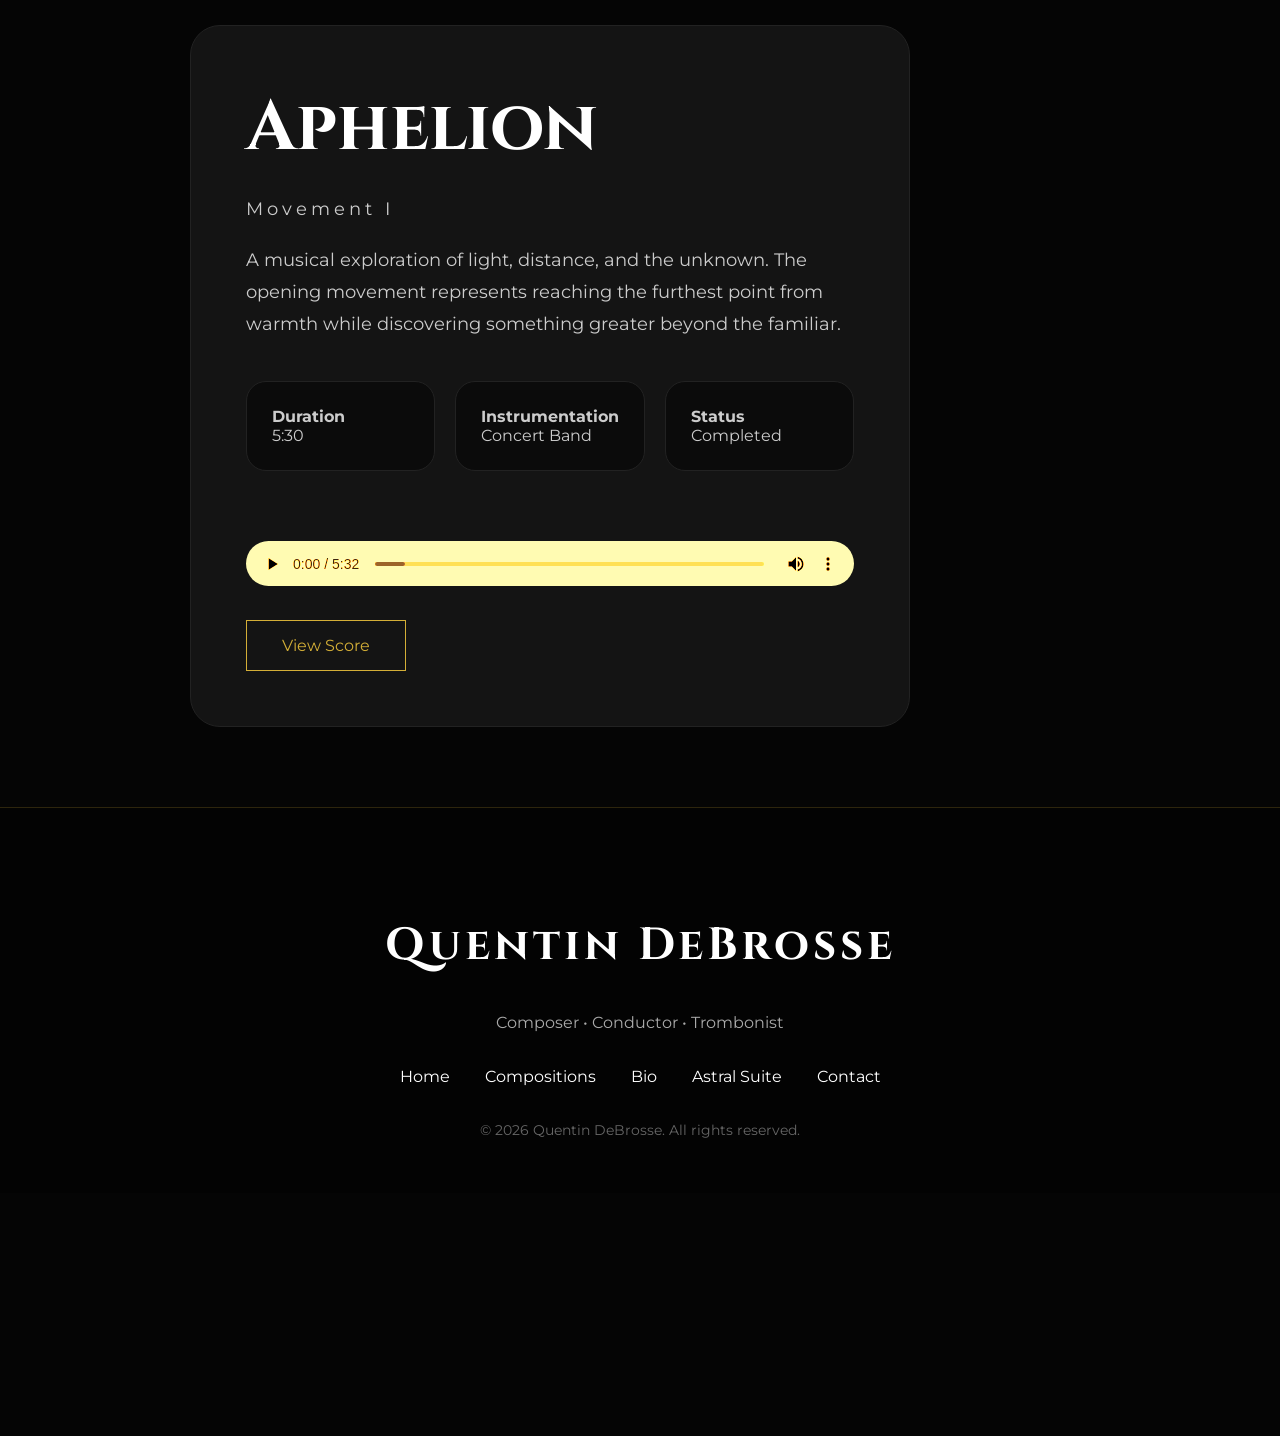
==== commit 92f0a0bf: "Update astral-suite.html" ====
--- a/astral-suite.html
+++ b/astral-suite.html
@@ -785,7 +785,7 @@
 <script>
 
 
-const planets = document.querySelectorAll(".planet:not(.locked)");
+const planets = document.querySelectorAll(".planet");
 
 const panels = document.querySelectorAll(".movement-panel");
 
@@ -826,33 +826,6 @@
 
 
 
-const locked = document.querySelectorAll(".planet.locked");
-
-
-locked.forEach(planet => {
-
-planet.addEventListener("click", () => {
-
-const target = planet.dataset.target;
-
-
-panels.forEach(panel => {
-
-panel.classList.remove("active-panel");
-
-});
-
-
-document
-.getElementById(target)
-.classList.add("active-panel");
-
-
-});
-
-});
-
-
 
 </script>
 
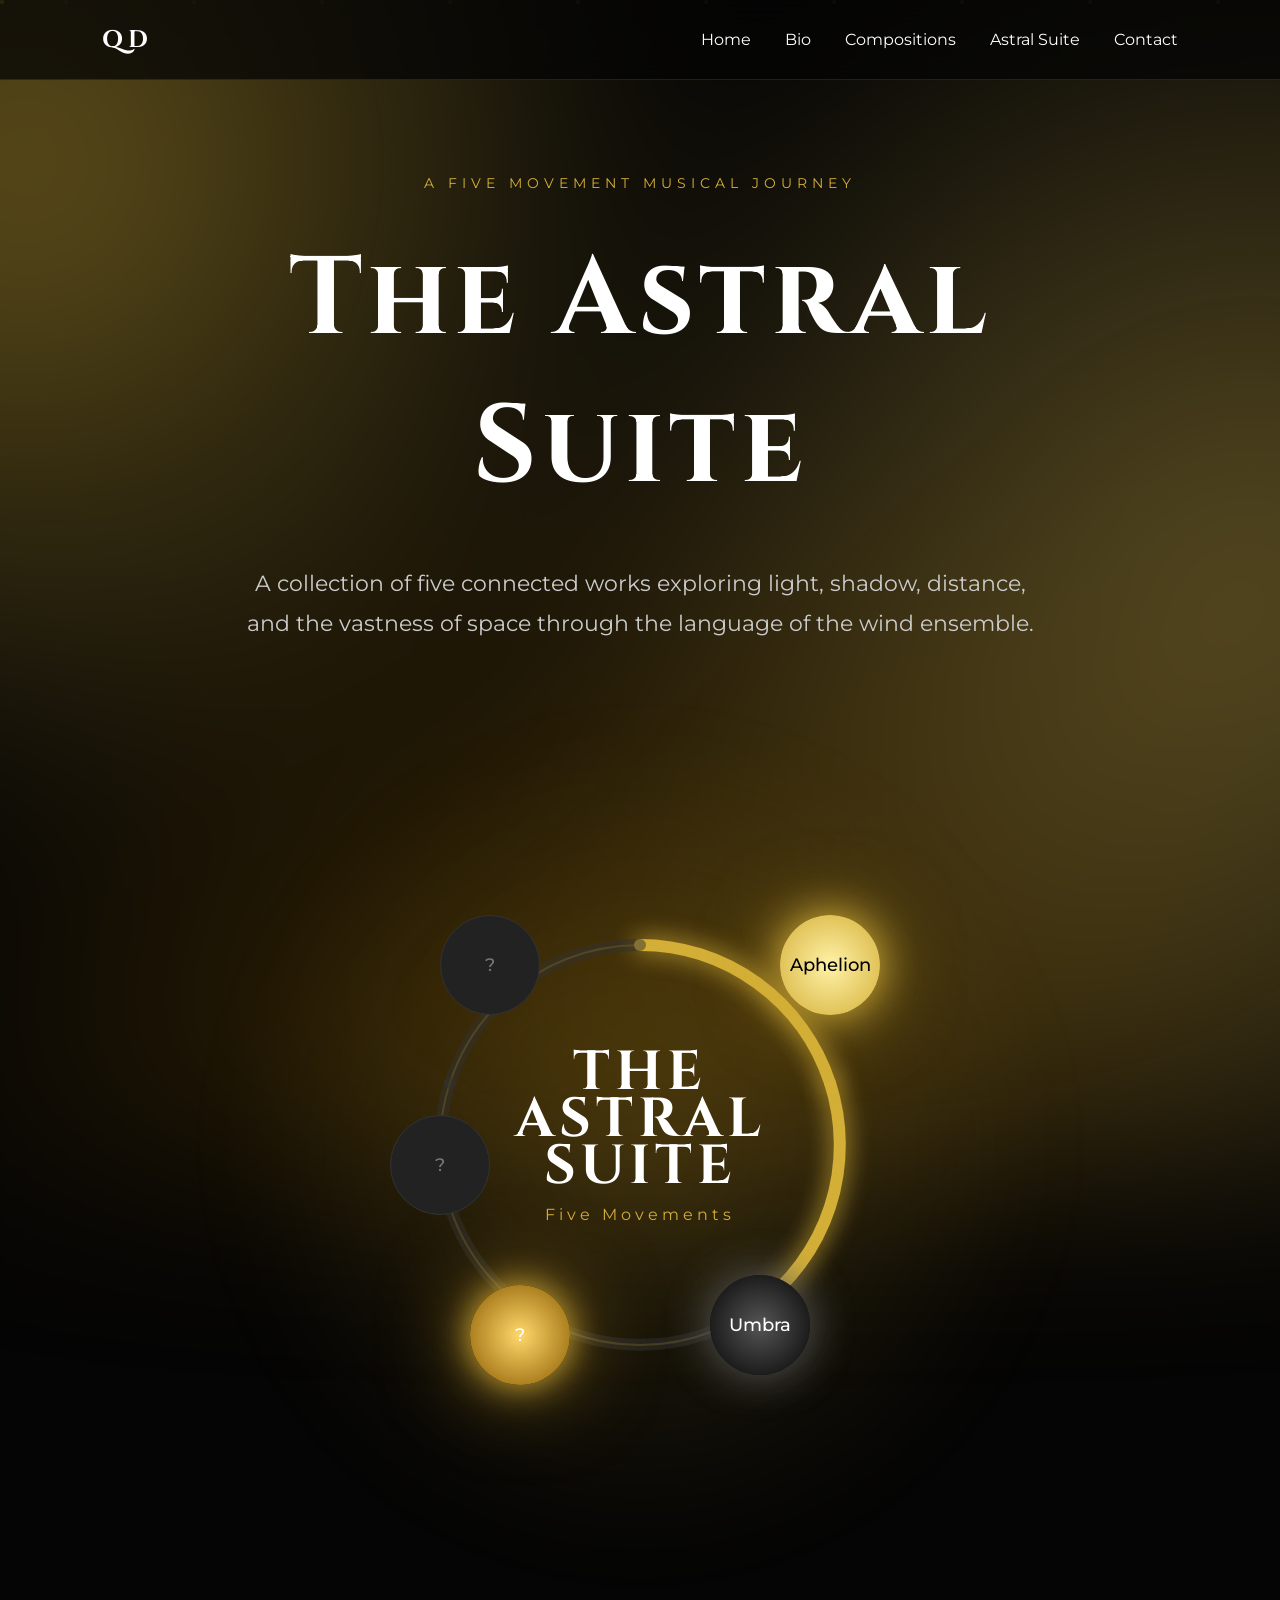
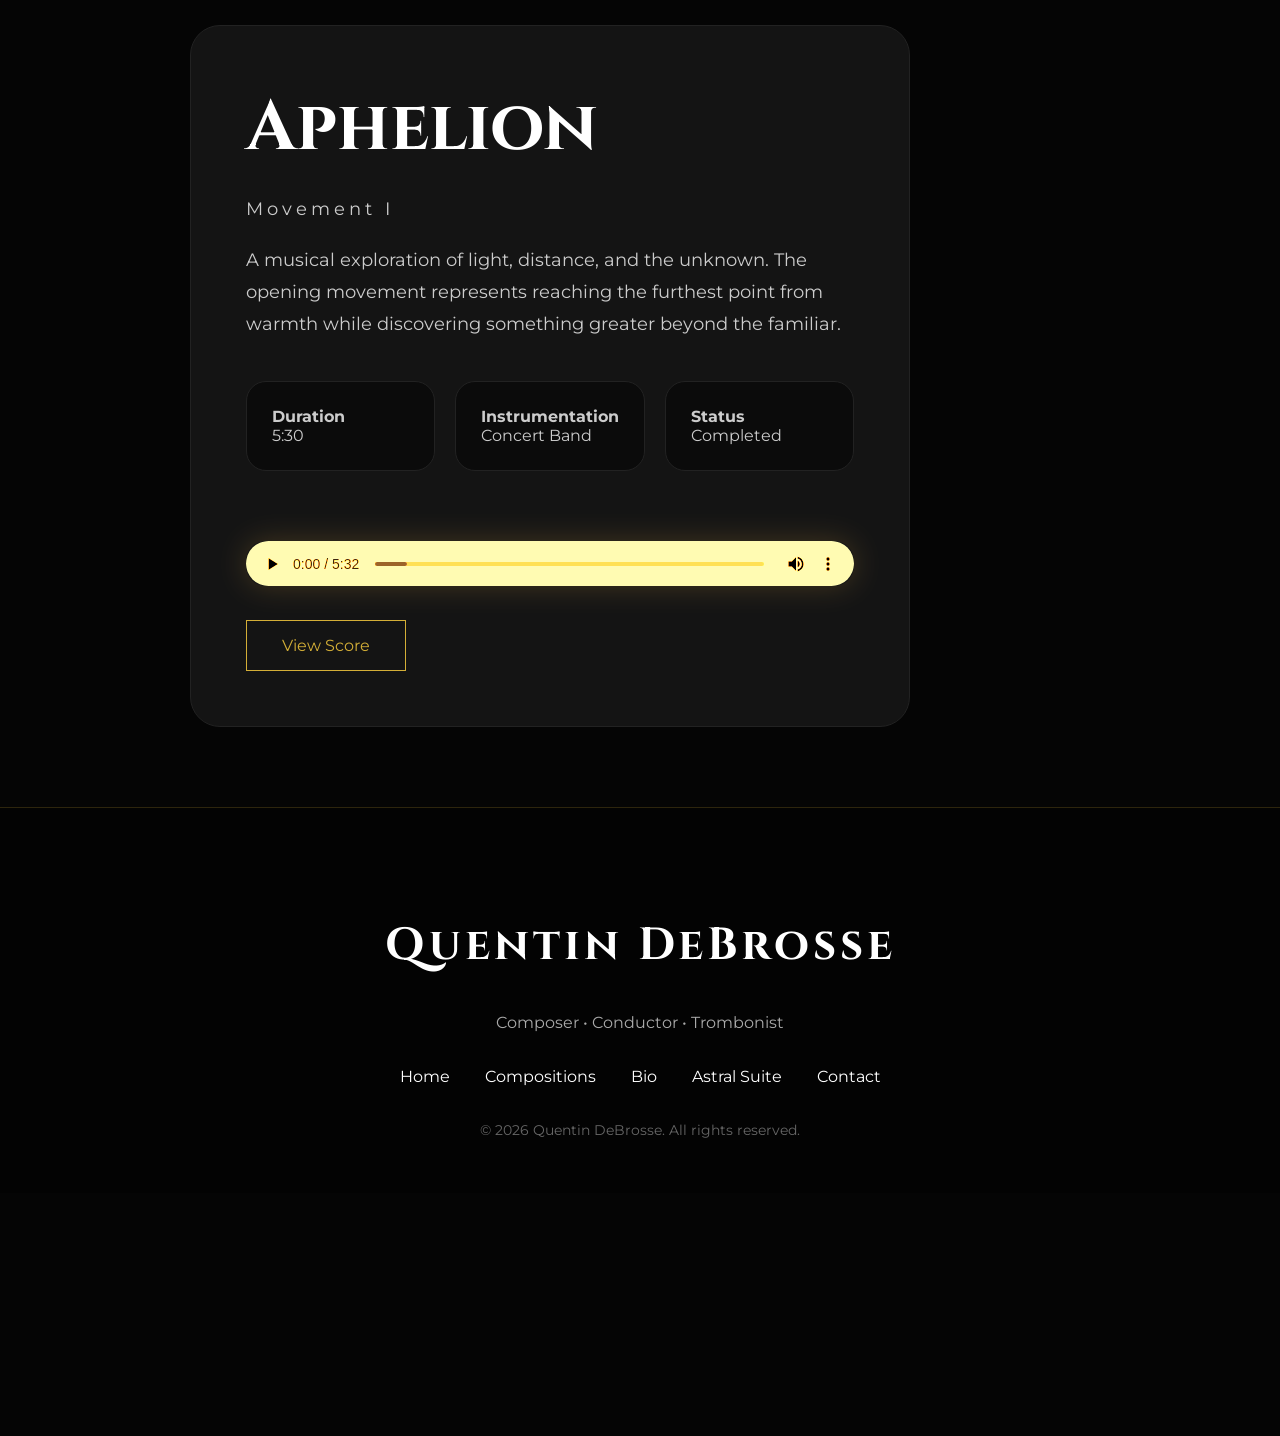
==== commit 36db9b8b: "Update astral-suite.html" ====
--- a/astral-suite.html
+++ b/astral-suite.html
@@ -810,9 +810,22 @@
 
 
 
-document
-.getElementById(target)
-.classList.add("active-panel");
+const selectedPanel = document.getElementById(target);
+
+selectedPanel.classList.add("active-panel");
+
+
+setTimeout(() => {
+
+    selectedPanel.scrollIntoView({
+
+        behavior:"smooth",
+
+        block:"center"
+
+    });
+
+},300);
 
 
 
--- a/style.css
+++ b/style.css
@@ -2742,3 +2742,404 @@
 
 
 }
+
+.preview-planet{
+
+    background:
+    radial-gradient(circle,#ffd86b,#8a5b00);
+
+    color:white;
+
+    box-shadow:
+    0 0 35px #d4af37,
+    0 0 90px rgba(255,190,50,.5);
+
+}
+
+
+
+.preview-panel{
+
+    border-color:#d4af37;
+
+}
+
+
+
+.preview-panel .locked-message{
+
+    color:#d4af37;
+
+}
+
+/* =========================
+   ASTRAL SUITE LIFE EFFECTS
+========================= */
+
+
+/* Floating celestial atmosphere */
+
+.orbit-section::before{
+
+    content:"";
+
+    position:absolute;
+
+    width:900px;
+    height:900px;
+
+    border-radius:50%;
+
+    background:
+    radial-gradient(
+        circle,
+        rgba(212,175,55,.18),
+        transparent 65%
+    );
+
+    filter:blur(40px);
+
+    animation:
+    cosmicPulse 10s infinite ease-in-out;
+
+    z-index:-1;
+
+}
+
+
+
+@keyframes cosmicPulse{
+
+    0%,100%{
+
+        transform:scale(1);
+        opacity:.5;
+
+    }
+
+    50%{
+
+        transform:scale(1.15);
+        opacity:1;
+
+    }
+
+}
+
+
+
+/* Make planets breathe */
+
+.planet{
+
+    animation:
+    planetFloat 6s infinite ease-in-out;
+
+}
+
+
+
+.planet1{
+
+    animation-delay:0s;
+
+}
+
+
+.planet2{
+
+    animation-delay:1.5s;
+
+}
+
+
+.planet3{
+
+    animation-delay:3s;
+
+}
+
+
+.planet4{
+
+    animation-delay:4.5s;
+
+}
+
+
+.planet5{
+
+    animation-delay:6s;
+
+}
+
+
+
+@keyframes planetFloat{
+
+    0%,100%{
+
+        margin-top:0;
+
+    }
+
+
+    50%{
+
+        margin-top:-12px;
+
+    }
+
+}
+
+
+
+/* Completed planets feel active */
+
+
+.aphelion-planet{
+
+    animation:
+
+    starGlow 4s infinite ease-in-out;
+
+}
+
+
+
+.umbra-planet{
+
+    animation:
+
+    shadowPulse 6s infinite ease-in-out;
+
+}
+
+
+
+@keyframes starGlow{
+
+    0%,100%{
+
+        filter:brightness(1);
+
+    }
+
+
+    50%{
+
+        filter:brightness(1.5);
+
+    }
+
+}
+
+
+
+@keyframes shadowPulse{
+
+    0%,100%{
+
+        filter:brightness(.8);
+
+    }
+
+
+    50%{
+
+        filter:brightness(1.2);
+
+    }
+
+}
+
+
+
+
+
+/* Perihelion preview feels like a sun */
+
+
+.preview-planet{
+
+    animation:
+
+    sunPulse 4s infinite ease-in-out;
+
+}
+
+
+
+@keyframes sunPulse{
+
+
+    0%,100%{
+
+        box-shadow:
+        0 0 30px #ffb347,
+        0 0 70px rgba(255,180,70,.4);
+
+    }
+
+
+    50%{
+
+        box-shadow:
+        0 0 80px #ffd27d,
+        0 0 140px rgba(255,180,70,.7);
+
+    }
+
+
+}
+
+
+
+
+
+/* Movement cards fade like entering a new chapter */
+
+
+.movement-panel.active-panel{
+
+    animation:
+
+    revealMovement .8s ease;
+
+}
+
+
+
+@keyframes revealMovement{
+
+
+    from{
+
+        opacity:0;
+        transform:
+        translateY(50px)
+        scale(.96);
+
+    }
+
+
+    to{
+
+        opacity:1;
+        transform:
+        translateY(0)
+        scale(1);
+
+    }
+
+
+}
+
+
+
+
+
+/* Audio player glow */
+
+.movement-panel audio{
+
+    border-radius:20px;
+
+    box-shadow:
+
+    0 0 30px rgba(212,175,55,.2);
+
+}
+
+
+
+
+
+/* Orbit ring shimmer */
+
+
+.orbit-segment.active{
+
+    animation:
+
+    ringGlow 5s infinite ease-in-out;
+
+}
+
+
+
+@keyframes ringGlow{
+
+
+    0%,100%{
+
+        opacity:.7;
+
+    }
+
+
+    50%{
+
+        opacity:1;
+
+    }
+
+
+}
+
+
+
+
+
+/* Little cinematic hover */
+
+
+.planet:hover span{
+
+    letter-spacing:2px;
+
+    transition:.4s;
+
+}
+
+
+
+/* Smooth page entrance */
+
+
+.suite-hero,
+.orbit-section,
+.movement-display{
+
+    animation:
+
+    pageReveal 1.5s ease;
+
+}
+
+
+
+@keyframes pageReveal{
+
+
+    from{
+
+        opacity:0;
+
+        transform:
+        translateY(30px);
+
+    }
+
+
+    to{
+
+        opacity:1;
+
+        transform:
+        translateY(0);
+
+    }
+
+
+}
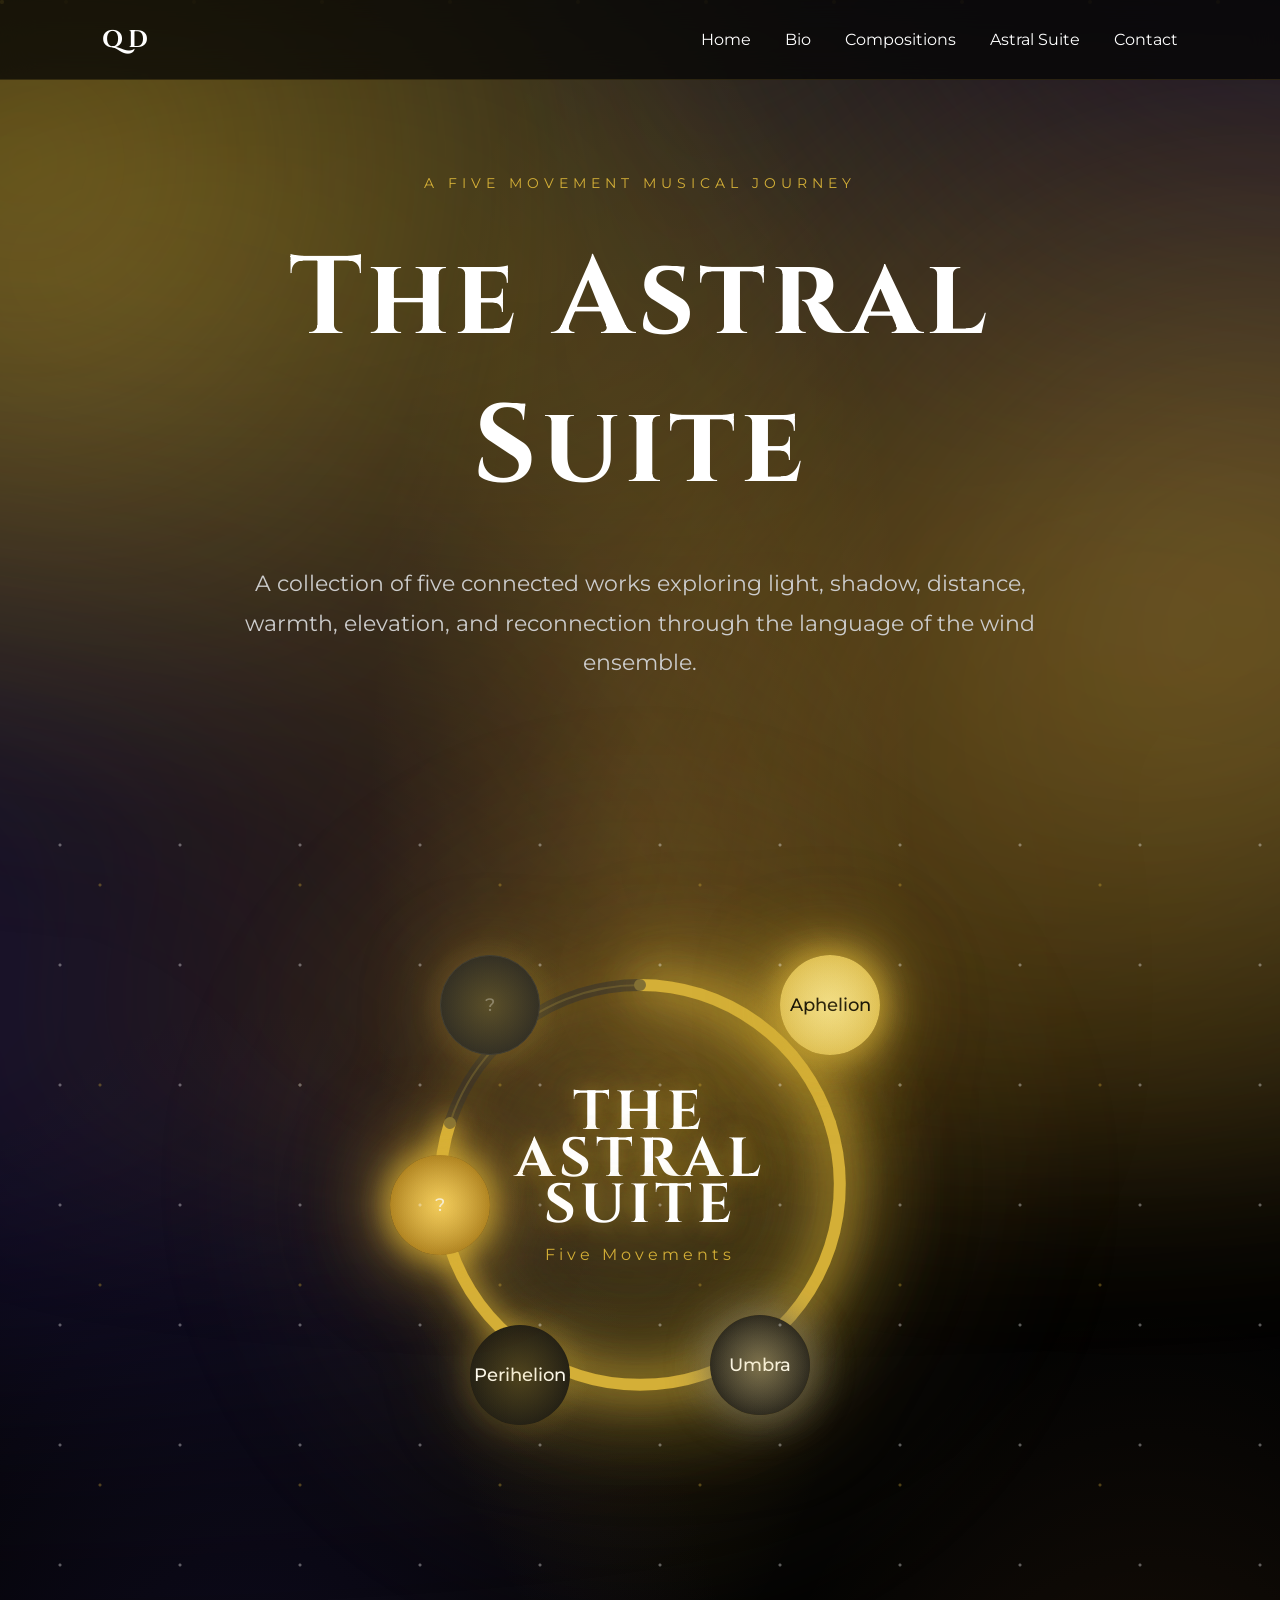
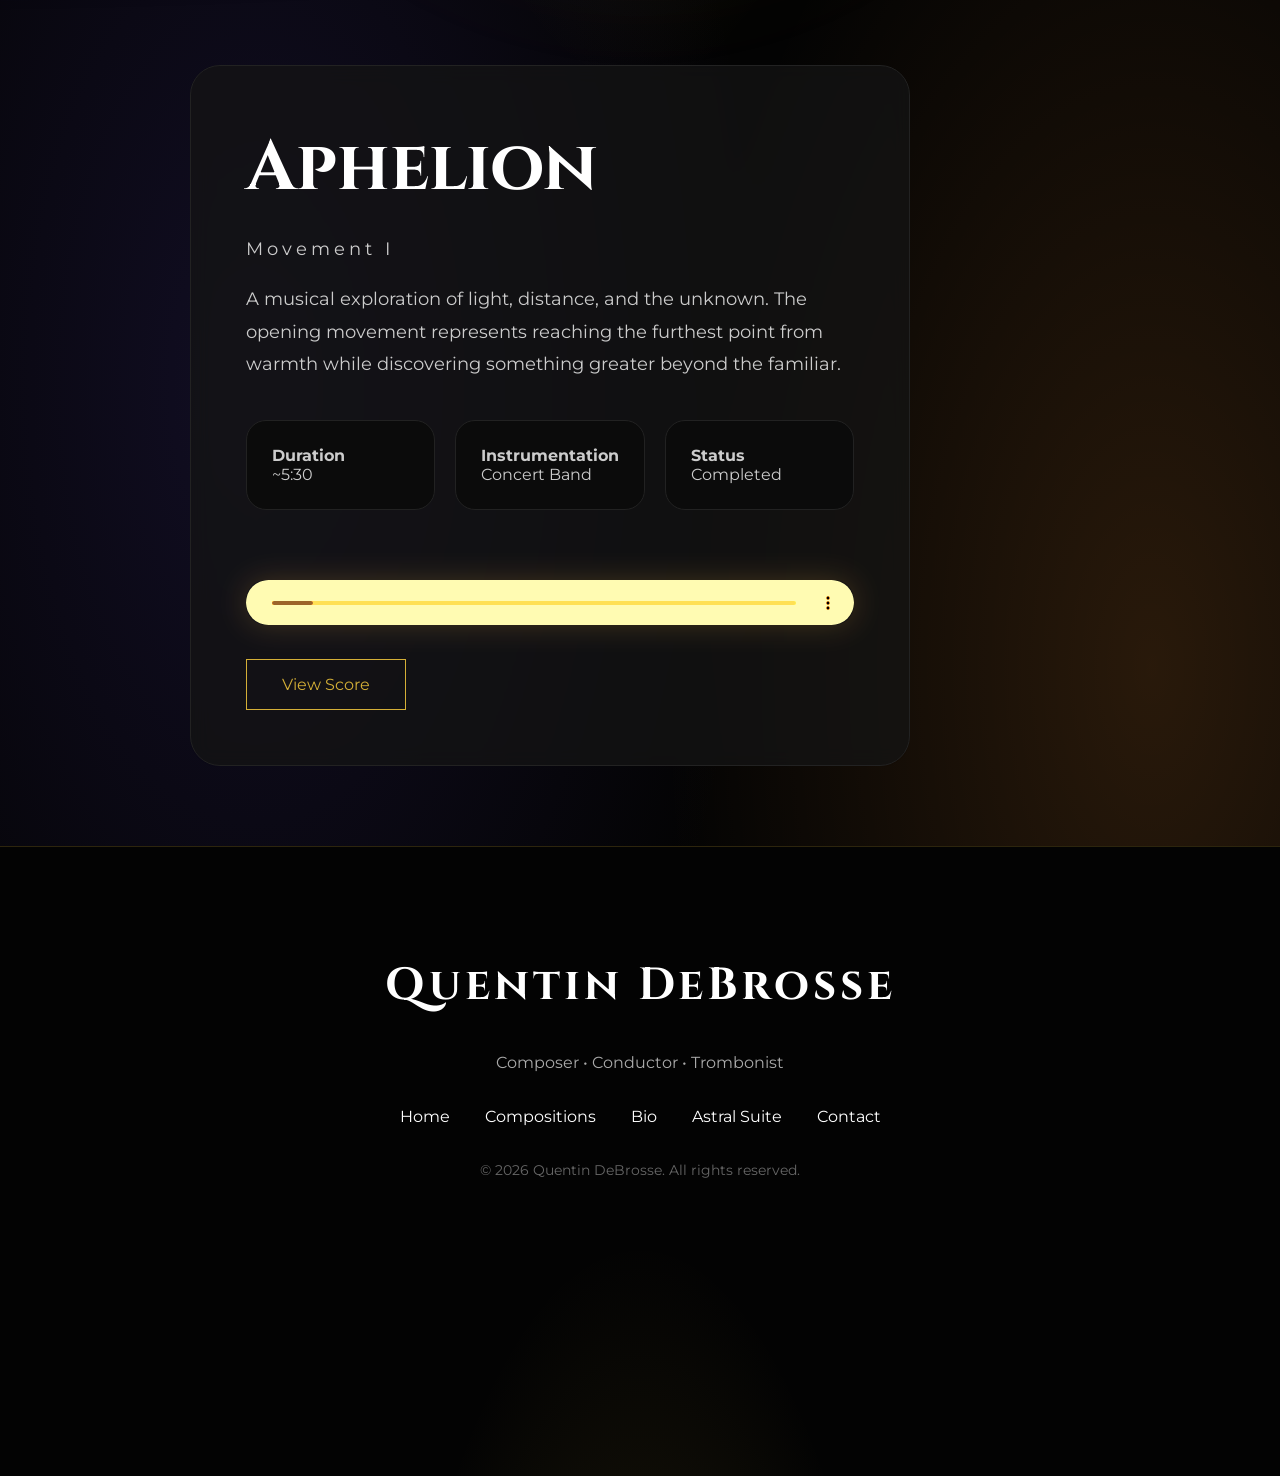
==== commit 7e30e1c6: "Update astral-suite.html" ====
--- a/astral-suite.html
+++ b/astral-suite.html
@@ -8,7 +8,7 @@
 
 <title>The Astral Suite | Quentin DeBrosse</title>
 
-<link rel="stylesheet" href="style.css?v=200">
+<link rel="stylesheet" href="style.css?v=202">
 
 <link rel="icon" type="image/png" href="favicon.png">
 <link rel="shortcut icon" href="favicon.png">
@@ -28,9 +28,6 @@
 </div>
 
 
-
-
-
 <nav>
 
 <h2>QD</h2>
@@ -53,27 +50,19 @@
 
 
 
-
-
-
-
 <section class="suite-hero">
 
 <p class="eyebrow">
-
 A FIVE MOVEMENT MUSICAL JOURNEY
-
 </p>
 
 <h1>
-
 The Astral Suite
-
 </h1>
 
 <p class="suite-description">
 
-A collection of five connected works exploring light, shadow, distance, and the vastness of space through the language of the wind ensemble.
+A collection of five connected works exploring light, shadow, distance, warmth, elevation, and reconnection through the language of the wind ensemble.
 
 </p>
 
@@ -81,25 +70,12 @@
 
 
 
-
-
-
-
-
-
 <section class="orbit-section">
 
-
-
 <div class="orbit-container">
 
 
-
-
-
 <svg class="orbit-ring" viewBox="0 0 600 600">
-
-
 
 <circle
 cx="300"
@@ -109,147 +85,122 @@
 />
 
 
-
-
+<!-- MOVEMENT I -->
 
 <path
-
 id="movement1"
-
 class="orbit-segment active"
-
 d="M300 100
 A200 200 0 0 1 490 238"
-
 />
 
 
-
-
+<!-- MOVEMENT II -->
 
 <path
-
 id="movement2"
-
 class="orbit-segment active"
-
 d="M490 238
 A200 200 0 0 1 417 462"
-
 />
 
 
-
-
+<!-- MOVEMENT III -->
 
 <path
-
 id="movement3"
-
-class="orbit-segment locked"
-
+class="orbit-segment active"
 d="M417 462
 A200 200 0 0 1 183 462"
-
 />
 
 
-
-
+<!-- MOVEMENT IV -->
 
 <path
-
 id="movement4"
-
-class="orbit-segment locked"
-
+class="orbit-segment preview-segment"
 d="M183 462
 A200 200 0 0 1 110 238"
-
 />
 
 
-
-
+<!-- MOVEMENT V -->
 
 <path
-
 id="movement5"
-
 class="orbit-segment locked"
-
 d="M110 238
 A200 200 0 0 1 300 100"
-
 />
 
 </svg>
 
 
 
-
-
-
-
-
 <div class="suite-center">
 
 <h2>
-
 THE<br>
-
 ASTRAL<br>
-
 SUITE
-
 </h2>
 
 <p>
-
 Five Movements
-
-</p>
-
-</div>
-
-
-
-
-
-
-
-
-
-
-<button class="planet planet1 aphelion-planet" data-target="aphelion">
+</p>
+
+</div>
+
+
+
+<!-- APHELION -->
+
+<button
+class="planet planet1 aphelion-planet"
+data-target="aphelion">
 
 <span>
-
 Aphelion
-
 </span>
 
 </button>
 
 
 
-
-
-<button class="planet planet2 umbra-planet" data-target="umbra">
+<!-- UMBRA -->
+
+<button
+class="planet planet2 umbra-planet"
+data-target="umbra">
 
 <span>
-
 Umbra
-
 </span>
 
 </button>
 
 
 
-
-
-<button class="planet preview-planet planet3" data-target="preview">
+<!-- PERIHELION -->
+
+<button
+class="planet planet3 perihelion-planet"
+data-target="perihelion">
+
+<span>
+Perihelion
+</span>
+
+</button>
+
+
+
+<!-- ZENITH PREVIEW -->
+
+<button
+class="planet planet4 preview-planet zenith-planet"
+data-target="zenith-preview">
 
 <span>
 ?
@@ -258,7 +209,12 @@
 </button>
 
 
-<button class="planet locked planet4" data-target="locked2">
+
+<!-- MOVEMENT V -->
+
+<button
+class="planet locked planet5"
+data-target="locked3">
 
 <span>
 ?
@@ -267,50 +223,30 @@
 </button>
 
 
-<button class="planet locked planet5" data-target="locked3">
-
-<span>
-?
-</span>
-
-</button>
-
-
-
-
-
-
-
 </div>
 
 </section>
 
 
 
-
-
-
-
-
-
 <section class="movement-display">
 
 <div id="movement-content">
 
-<div class="movement-panel active-panel"
-
+
+
+<!-- APHELION -->
+
+<div
+class="movement-panel active-panel"
 id="aphelion">
 
 <h2>
-
 Aphelion
-
 </h2>
 
 <p class="movement-subtitle">
-
 Movement I
-
 </p>
 
 <p>
@@ -323,17 +259,21 @@
 
 <div>
 
-<strong>Duration</strong>
-
-<br>
-
-5:30
-
-</div>
-
-<div>
-
-<strong>Instrumentation</strong>
+<strong>
+Duration
+</strong>
+
+<br>
+
+~5:30
+
+</div>
+
+<div>
+
+<strong>
+Instrumentation
+</strong>
 
 <br>
 
@@ -343,7 +283,9 @@
 
 <div>
 
-<strong>Status</strong>
+<strong>
+Status
+</strong>
 
 <br>
 
@@ -355,56 +297,42 @@
 
 <audio controls preload="metadata">
 
-<source src="audio/aphelion.mp3" type="audio/mpeg">
+<source
+src="audio/aphelion.mp3"
+type="audio/mpeg">
 
 </audio>
 
 <div class="buttons">
 
-<a class="button"
-
+<a
+class="button"
 href="scores/aphelion.pdf"
-
 target="_blank">
 
 View Score
 
 </a>
 
-
-</div>
-
-
-</div>
-
-
-
-
-
-
-
-
-<div class="movement-panel"
-
+</div>
+
+</div>
+
+
+
+<!-- UMBRA -->
+
+<div
+class="movement-panel"
 id="umbra">
 
-
-
 <h2>
-
 Umbra
-
 </h2>
 
-
 <p class="movement-subtitle">
-
 Movement II
-
-</p>
-
-
-
+</p>
 
 <p>
 
@@ -412,12 +340,8 @@
 
 </p>
 
-
-
-
 <div class="movement-meta">
 
-
 <div>
 
 <strong>
@@ -430,8 +354,6 @@
 
 </div>
 
-
-
 <div>
 
 <strong>
@@ -444,8 +366,6 @@
 
 </div>
 
-
-
 <div>
 
 <strong>
@@ -458,81 +378,142 @@
 
 </div>
 
-
-</div>
-
-
-
-
+</div>
 
 <audio controls preload="metadata">
 
-<source src="audio/umbra.mp3" type="audio/mpeg">
+<source
+src="audio/umbra.mp3"
+type="audio/mpeg">
 
 </audio>
 
-
-
-
-
 <div class="buttons">
 
-
-<a class="button"
-
+<a
+class="button"
 href="scores/umbra.pdf"
-
 target="_blank">
 
 View Score
 
 </a>
 
-
-</div>
-
-
-
-</div>
-
-
-
-
-
-
-
-
-
-
-
-
-
-
-<div class="movement-panel preview-panel"
-
-id="preview">
-
+</div>
+
+</div>
+
+
+
+<!-- PERIHELION -->
+
+<div
+class="movement-panel"
+id="perihelion">
+
+<h2>
+Perihelion
+</h2>
+
+<p class="movement-subtitle">
+Movement III
+</p>
+
+<p>
+
+A return toward warmth and light. Perihelion explores reconnection, renewal, and the feeling of finding your way back to something familiar.
+
+</p>
+
+<div class="movement-meta">
+
+<div>
+
+<strong>
+Duration
+</strong>
+
+<br>
+
+~4:00
+
+</div>
+
+<div>
+
+<strong>
+Instrumentation
+</strong>
+
+<br>
+
+Concert Band
+
+</div>
+
+<div>
+
+<strong>
+Status
+</strong>
+
+<br>
+
+Completed
+
+</div>
+
+</div>
+
+<audio controls preload="metadata">
+
+<source
+src="audio/perihelion.mp3"
+type="audio/mpeg">
+
+</audio>
+
+<div class="buttons">
+
+<a
+class="button"
+href="scores/perihelion.pdf"
+target="_blank">
+
+View Score
+
+</a>
+
+</div>
+
+</div>
+
+
+
+<!-- ZENITH PREVIEW -->
+
+<div
+class="movement-panel preview-panel zenith-preview-panel"
+id="zenith-preview">
 
 <h2>
 ???
 </h2>
 
-
 <p class="movement-subtitle">
-Movement III
-</p>
-
+Movement IV
+</p>
 
 <p>
-A movement centered around warmth, return, and reconnection. 
-After traveling through distance and shadow, this chapter begins the journey back toward light — rediscovering familiarity, comfort, and the connections that remain across time and space.
-</p>
-
-
+
+After the warmth of return comes a moment of arrival — a point where distance gives way to perspective, and the world below suddenly feels different.
+
+This chapter explores elevation, clarity, and the feeling of reaching a place where everything can finally be seen from above.
+
+</p>
 
 <div class="movement-meta">
 
-
 <div>
 
 <strong>
@@ -545,7 +526,6 @@
 
 </div>
 
-
 <div>
 
 <strong>
@@ -554,10 +534,9 @@
 
 <br>
 
-Warmth & Reconnection
-
-</div>
-
+Elevation & Perspective
+
+</div>
 
 <div>
 
@@ -571,9 +550,7 @@
 
 </div>
 
-
-</div>
-
+</div>
 
 <div class="locked-message">
 
@@ -581,45 +558,29 @@
 
 </div>
 
-
-</div>
-
-
-
-
-
-
-
-
-
-<div class="movement-panel locked-panel"
-
-id="locked2">
-
+</div>
+
+
+
+<!-- MOVEMENT V -->
+
+<div
+class="movement-panel locked-panel"
+id="locked3">
 
 <h2>
-
 ???
-
 </h2>
 
-
-
 <p class="movement-subtitle">
-
-Movement IV
-
-</p>
-
-
+Movement V
+</p>
 
 <p>
 
-A future chapter of the Astral Suite.
-
-</p>
-
-
+The final movement remains unwritten.
+
+</p>
 
 <div class="locked-message">
 
@@ -627,142 +588,48 @@
 
 </div>
 
-
-</div>
-
-
-
-
-
-
-
-
-
-<div class="movement-panel locked-panel"
-
-id="locked3">
-
+</div>
+
+
+</div>
+
+</section>
+
+
+
+<footer>
 
 <h2>
-
-???
-
+Quentin DeBrosse
 </h2>
 
-
-
-<p class="movement-subtitle">
-
-Movement V
-
-</p>
-
-
-
 <p>
-
-The final movement remains unwritten.
-
-</p>
-
-
-
-<div class="locked-message">
-
-COMING SOON
-
-</div>
-
-
-</div>
-
-
-
-
-
-</div>
-
-
-</section>
-
-
-
-
-
-
-
-
-
-<footer>
-
-
-<h2>
-
-Quentin DeBrosse
-
-</h2>
-
-
-
-<p>
-
 Composer • Conductor • Trombonist
-
-</p>
-
-
-
-
+</p>
 
 <div class="footer-links">
 
-
 <a href="index.html">
-
 Home
-
-</a>
-
-
+</a>
 
 <a href="compositions.html">
-
 Compositions
-
-</a>
-
-
+</a>
 
 <a href="bio.html">
-
 Bio
-
-</a>
-
-
+</a>
 
 <a href="astral-suite.html">
-
 Astral Suite
-
-</a>
-
-
+</a>
 
 <a href="contact.html">
-
 Contact
-
-</a>
-
-
-
-</div>
-
-
-
-
-
+</a>
+
+</div>
 
 <p class="copyright">
 
@@ -770,21 +637,12 @@
 
 </p>
 
-
-
 </footer>
 
 
 
-
-
-
-
-
-
 <script>
 
-
 const planets = document.querySelectorAll(".planet");
 
 const panels = document.querySelectorAll(".movement-panel");
@@ -792,60 +650,44 @@
 
 planets.forEach(planet => {
 
-
 planet.addEventListener("click", () => {
 
-
 const target = planet.dataset.target;
 
 
-
 panels.forEach(panel => {
 
-
 panel.classList.remove("active-panel");
 
-
 });
 
 
-
 const selectedPanel = document.getElementById(target);
 
+if (!selectedPanel) return;
+
 selectedPanel.classList.add("active-panel");
 
 
 setTimeout(() => {
 
-    selectedPanel.scrollIntoView({
-
-        behavior:"smooth",
-
-        block:"center"
-
-    });
-
-},300);
-
-
+selectedPanel.scrollIntoView({
+
+behavior: "smooth",
+
+block: "center"
 
 });
 
-
+}, 300);
 
 });
 
-
-
-
-
+});
 
 </script>
 
 
-
-
-
 </body>
 
 </html>
--- a/style.css
+++ b/style.css
@@ -3143,3 +3143,1431 @@
 
 
 }
+
+/* =========================
+   ASTRAL SUITE ETHEREAL ATMOSPHERE
+========================= */
+
+
+/* Deep space gradient */
+
+body{
+
+    background:
+
+    radial-gradient(
+        circle at 50% 20%,
+        rgba(212,175,55,.12),
+        transparent 35%
+    ),
+
+    radial-gradient(
+        circle at 20% 80%,
+        rgba(120,90,255,.12),
+        transparent 40%
+    ),
+
+    radial-gradient(
+        circle at 85% 60%,
+        rgba(255,180,80,.10),
+        transparent 35%
+    ),
+
+    #050505;
+
+}
+
+
+
+
+
+/* Nebula glow layer */
+
+.ambient-background{
+
+    opacity:.8;
+
+    filter:
+    blur(100px);
+
+}
+
+
+
+
+
+/* Floating cosmic mist */
+
+.orbit-section::after{
+
+    content:"";
+
+    position:absolute;
+
+    inset:0;
+
+    background:
+
+    radial-gradient(
+        circle,
+        rgba(255,255,255,.08) 1px,
+        transparent 2px
+    );
+
+    background-size:80px 80px;
+
+    opacity:.25;
+
+    animation:
+
+    starDrift 40s linear infinite;
+
+    pointer-events:none;
+
+}
+
+
+
+@keyframes starDrift{
+
+    from{
+
+        transform:
+        translateY(0);
+
+    }
+
+
+    to{
+
+        transform:
+        translateY(-120px);
+
+    }
+
+}
+
+
+
+
+
+/* More elegant orbit glow */
+
+.orbit-ring{
+
+    filter:
+
+    drop-shadow(
+        0 0 25px rgba(212,175,55,.35)
+    );
+
+}
+
+
+
+
+
+/* Center title feels like a constellation */
+
+.suite-center h2{
+
+    text-shadow:
+
+    0 0 20px rgba(212,175,55,.5),
+
+    0 0 50px rgba(212,175,55,.25);
+
+}
+
+
+
+
+
+/* Planet halos */
+
+
+.planet::before{
+
+    content:"";
+
+    position:absolute;
+
+    width:180%;
+
+    height:180%;
+
+    border-radius:50%;
+
+    background:
+
+    radial-gradient(
+        circle,
+        rgba(212,175,55,.18),
+        transparent 65%
+    );
+
+    z-index:-1;
+
+    opacity:.5;
+
+}
+
+
+
+
+
+/* More mysterious locked planets */
+
+
+.planet.locked{
+
+    animation:
+
+    mysteryPulse 7s infinite ease-in-out;
+
+}
+
+
+
+@keyframes mysteryPulse{
+
+
+    0%,100%{
+
+        opacity:.5;
+
+    }
+
+
+    50%{
+
+        opacity:.9;
+
+    }
+
+
+}
+
+
+
+
+
+/* Hero text floating */
+
+
+.suite-hero h1{
+
+    animation:
+
+    etherealFloat 8s infinite ease-in-out;
+
+}
+
+
+
+@keyframes etherealFloat{
+
+    0%,100%{
+
+        transform:
+        translateY(0);
+
+    }
+
+
+    50%{
+
+        transform:
+        translateY(-10px);
+
+    }
+
+}
+
+
+
+
+
+/* Gold dust around movement cards */
+
+
+.movement-panel{
+
+    backdrop-filter:
+
+    blur(10px);
+
+    background:
+
+    rgba(20,20,20,.75);
+
+}
+
+/* =========================
+   ASTRAL SUITE TRUE ETHEREAL MODE
+========================= */
+
+
+/* Only affects Astral Suite atmosphere */
+
+.suite-hero,
+.orbit-section,
+.movement-display{
+
+    position:relative;
+    z-index:2;
+
+}
+
+
+
+/* Moving nebula */
+
+body:has(.orbit-section){
+
+    background:
+
+    radial-gradient(
+        ellipse at 50% 30%,
+        rgba(212,175,55,.18),
+        transparent 30%
+    ),
+
+    radial-gradient(
+        ellipse at 20% 70%,
+        rgba(80,60,180,.18),
+        transparent 35%
+    ),
+
+    radial-gradient(
+        ellipse at 90% 80%,
+        rgba(255,150,50,.15),
+        transparent 30%
+    ),
+
+    #030303;
+
+}
+
+
+
+/* Big glowing cosmic aura behind orbit */
+
+.orbit-section::before{
+
+    content:"";
+
+    position:absolute;
+
+    width:1000px;
+    height:1000px;
+
+    left:50%;
+    top:50%;
+
+    transform:
+    translate(-50%,-50%);
+
+
+    background:
+
+    radial-gradient(
+        circle,
+        rgba(212,175,55,.25),
+        rgba(212,175,55,.08) 25%,
+        transparent 65%
+    );
+
+
+    filter:blur(40px);
+
+
+    animation:
+    nebulaBreath 12s infinite ease-in-out;
+
+
+    z-index:-1;
+
+}
+
+
+
+@keyframes nebulaBreath{
+
+    0%,100%{
+
+        opacity:.5;
+        transform:
+        translate(-50%,-50%)
+        scale(1);
+
+    }
+
+
+    50%{
+
+        opacity:1;
+        transform:
+        translate(-50%,-50%)
+        scale(1.25);
+
+    }
+
+}
+
+
+
+/* Floating stars */
+
+.orbit-section::after{
+
+    content:"";
+
+    position:absolute;
+
+    inset:0;
+
+
+    background-image:
+
+    radial-gradient(circle,#fff 1px,transparent 2px),
+    radial-gradient(circle,#d4af37 1px,transparent 2px);
+
+
+    background-size:
+    120px 120px,
+    200px 200px;
+
+
+    opacity:.35;
+
+
+    animation:
+    starField 60s linear infinite;
+
+
+    pointer-events:none;
+
+}
+
+
+
+@keyframes starField{
+
+    from{
+
+        background-position:
+        0 0,
+        0 0;
+
+    }
+
+
+    to{
+
+        background-position:
+        0 -500px,
+        0 -800px;
+
+    }
+
+}
+
+
+
+
+
+/* Make the orbit feel luminous */
+
+.orbit-base{
+
+    stroke:#d4af37;
+
+    opacity:.5;
+
+    filter:
+    drop-shadow(0 0 20px #d4af37);
+
+}
+
+
+
+.orbit-segment.active{
+
+    filter:
+
+    drop-shadow(
+    0 0 20px #d4af37
+    )
+
+    drop-shadow(
+    0 0 50px rgba(212,175,55,.8)
+    );
+
+}
+
+
+
+/* Center feels like a celestial object */
+
+.suite-center{
+
+    animation:
+
+    centerFloat 8s infinite ease-in-out;
+
+}
+
+
+
+@keyframes centerFloat{
+
+    0%,100%{
+
+        transform:
+        translate(-50%,-50%);
+
+    }
+
+
+    50%{
+
+        transform:
+        translate(-50%,-55%);
+
+    }
+
+}
+
+
+
+/* Make planets have atmosphere */
+
+.planet{
+
+    overflow:visible;
+
+}
+
+
+
+.planet::after{
+
+    content:"";
+
+    position:absolute;
+
+    inset:-20px;
+
+
+    border-radius:50%;
+
+
+    background:
+
+    radial-gradient(
+        circle,
+        rgba(212,175,55,.25),
+        transparent 70%
+    );
+
+
+    animation:
+    planetAura 5s infinite ease-in-out;
+
+
+}
+
+
+
+@keyframes planetAura{
+
+    0%,100%{
+
+        transform:scale(.8);
+        opacity:.3;
+
+    }
+
+
+    50%{
+
+        transform:scale(1.3);
+        opacity:.8;
+
+    }
+
+}
+
+/* =========================
+   ASTRAL SUITE NEBULA ENGINE
+========================= */
+
+
+body:has(.orbit-section){
+
+    overflow-x:hidden;
+
+}
+
+
+/* Huge drifting nebula layers */
+
+body:has(.orbit-section)::before,
+body:has(.orbit-section)::after{
+
+    content:"";
+
+    position:fixed;
+
+    inset:-50%;
+
+    z-index:-5;
+
+    pointer-events:none;
+
+}
+
+
+/* Gold nebula */
+
+body:has(.orbit-section)::before{
+
+    background:
+
+    radial-gradient(
+        ellipse at 30% 40%,
+        rgba(212,175,55,.35),
+        transparent 35%
+    ),
+
+    radial-gradient(
+        ellipse at 70% 60%,
+        rgba(255,180,60,.25),
+        transparent 40%
+    ),
+
+    radial-gradient(
+        ellipse at 50% 20%,
+        rgba(255,240,180,.12),
+        transparent 30%
+    );
+
+
+    filter:blur(100px);
+
+
+    animation:
+
+    nebulaMove 25s infinite alternate ease-in-out;
+
+}
+
+
+
+/* Purple cosmic depth */
+
+body:has(.orbit-section)::after{
+
+
+    background:
+
+    radial-gradient(
+        ellipse at 20% 80%,
+        rgba(80,60,200,.25),
+        transparent 40%
+    ),
+
+    radial-gradient(
+        ellipse at 80% 20%,
+        rgba(120,80,255,.18),
+        transparent 35%
+    );
+
+
+    filter:blur(130px);
+
+
+    animation:
+
+    nebulaMove2 35s infinite alternate ease-in-out;
+
+}
+
+
+
+
+
+@keyframes nebulaMove{
+
+
+    0%{
+
+        transform:
+        translate(-5%,-5%)
+        rotate(0deg)
+        scale(1);
+
+
+    }
+
+
+    100%{
+
+        transform:
+        translate(8%,10%)
+        rotate(20deg)
+        scale(1.3);
+
+
+    }
+
+}
+
+
+
+@keyframes nebulaMove2{
+
+
+    0%{
+
+        transform:
+        translate(10%,5%)
+        scale(1);
+
+    }
+
+
+    100%{
+
+        transform:
+        translate(-10%,-10%)
+        scale(1.4);
+
+    }
+
+}
+
+
+
+
+
+
+/* Atmospheric glow around orbit */
+
+
+.orbit-container{
+
+
+    filter:
+
+    drop-shadow(
+        0 0 40px rgba(212,175,55,.25)
+    );
+
+
+}
+
+
+
+
+
+/* Make the whole suite feel suspended */
+
+
+.orbit-section{
+
+
+    animation:
+
+    cosmicFloat 12s infinite ease-in-out;
+
+
+}
+
+
+
+@keyframes cosmicFloat{
+
+
+    0%,100%{
+
+        transform:
+        translateY(0);
+
+    }
+
+
+    50%{
+
+        transform:
+        translateY(-15px);
+
+    }
+
+}
+
+
+
+
+
+/* Cinematic vignette */
+
+body:has(.orbit-section)::marker{
+
+    display:none;
+
+}
+
+
+
+.astral-vignette{
+
+    position:fixed;
+
+    inset:0;
+
+    pointer-events:none;
+
+    z-index:20;
+
+
+    background:
+
+    radial-gradient(
+        circle,
+        transparent 35%,
+        rgba(0,0,0,.65) 100%
+    );
+
+}
+
+/* =========================================
+   MOBILE — COMPLETE RESPONSIVE OVERHAUL
+========================================= */
+
+@media (max-width: 900px){
+
+    /* -------------------------
+       GLOBAL
+    ------------------------- */
+
+    html{
+        overflow-x:hidden;
+    }
+
+    body{
+        width:100%;
+        overflow-x:hidden;
+    }
+
+
+    /* -------------------------
+       NAVIGATION
+    ------------------------- */
+
+    nav{
+        height:auto;
+        min-height:70px;
+        padding:18px 6%;
+        flex-direction:column;
+        gap:18px;
+        text-align:center;
+    }
+
+    nav h2{
+        margin:0;
+        font-size:24px;
+    }
+
+    nav div{
+        display:flex;
+        justify-content:center;
+        align-items:center;
+        flex-wrap:wrap;
+        gap:10px 20px;
+        width:100%;
+    }
+
+    nav a{
+        margin:0;
+        font-size:13px;
+        letter-spacing:.5px;
+    }
+
+
+    /* -------------------------
+       GLOBAL TYPOGRAPHY
+    ------------------------- */
+
+    .eyebrow{
+        font-size:11px;
+        letter-spacing:3px;
+        line-height:1.6;
+    }
+
+    h1{
+        word-break:normal;
+    }
+
+    .button{
+        padding:13px 24px;
+        font-size:14px;
+    }
+
+
+    /* -------------------------
+       HERO
+    ------------------------- */
+
+    .hero{
+        min-height:calc(100vh - 130px);
+        height:auto;
+        padding:90px 7%;
+        align-items:center;
+    }
+
+    .hero-content{
+        width:100%;
+    }
+
+    .hero h1{
+        font-size:clamp(55px, 16vw, 90px);
+        line-height:.88;
+        margin:20px 0;
+        letter-spacing:-2px;
+    }
+
+    .hero-description{
+        font-size:17px;
+        line-height:1.7;
+        max-width:100%;
+    }
+
+    .hero-buttons{
+        flex-direction:column;
+        align-items:stretch;
+        gap:12px;
+        margin-top:30px;
+    }
+
+    .hero-buttons .button{
+        text-align:center;
+        width:100%;
+    }
+
+
+    /* -------------------------
+       HERO BACKGROUND
+    ------------------------- */
+
+    .background-shape{
+        width:350px;
+        height:350px;
+        right:-180px;
+        top:100px;
+    }
+
+
+    /* -------------------------
+       FEATURED
+    ------------------------- */
+
+    .featured{
+        padding:70px 7%;
+    }
+
+    .featured h2{
+        font-size:38px;
+        margin-bottom:30px;
+    }
+
+    .feature-card{
+        padding:30px 25px;
+        border-radius:20px;
+    }
+
+    .feature-card h3{
+        font-size:clamp(45px, 14vw, 70px);
+        line-height:.9;
+    }
+
+
+    /* -------------------------
+       QUICK LINKS
+    ------------------------- */
+
+    .quick-links{
+        grid-template-columns:1fr;
+        gap:18px;
+        padding:0 7% 70px;
+    }
+
+    .quick-links a{
+        padding:28px;
+        border-radius:20px;
+    }
+
+    .quick-links h3{
+        font-size:27px;
+    }
+
+
+    /* -------------------------
+       COMPOSITIONS
+    ------------------------- */
+
+    .composition-page{
+        padding:70px 7%;
+    }
+
+    .composition-header{
+        margin-bottom:40px;
+    }
+
+    .composition-header h1{
+        font-size:clamp(50px, 14vw, 75px);
+        line-height:.9;
+        margin:18px 0;
+    }
+
+    .composition-header p{
+        font-size:17px;
+        line-height:1.6;
+    }
+
+    .composition-grid{
+        grid-template-columns:1fr;
+        gap:30px;
+    }
+
+    .composition-card{
+        padding:20px;
+        border-radius:20px;
+    }
+
+    .score-preview{
+        height:350px;
+        border-radius:14px;
+    }
+
+    .tags{
+        flex-wrap:wrap;
+        gap:8px;
+    }
+
+    .tags span{
+        font-size:11px;
+        padding:6px 11px;
+    }
+
+    .composition-card h2{
+        font-size:40px;
+        line-height:1;
+    }
+
+    .composition-card h3{
+        font-size:16px;
+    }
+
+    .composition-card p{
+        font-size:15px;
+        line-height:1.7;
+    }
+
+    .info{
+        grid-template-columns:1fr 1fr;
+        gap:20px;
+        font-size:14px;
+        line-height:1.6;
+    }
+
+    .buttons{
+        flex-direction:column;
+        width:100%;
+    }
+
+    .buttons .button{
+        width:100%;
+        text-align:center;
+    }
+
+    .composition-card audio{
+        width:100%;
+    }
+
+
+    /* -------------------------
+       BIO
+    ------------------------- */
+
+    .bio-hero{
+        min-height:60vh;
+        padding:80px 7%;
+    }
+
+    .bio-hero h1{
+        font-size:clamp(55px, 16vw, 90px);
+        line-height:.88;
+    }
+
+    .bio-section{
+        padding:50px 7%;
+    }
+
+    .bio-grid{
+        grid-template-columns:1fr;
+        gap:20px;
+        padding:0 7% 60px;
+    }
+
+    .bio-card{
+        padding:30px 25px;
+        border-radius:20px;
+    }
+
+    .bio-card h2{
+        font-size:32px;
+    }
+
+    .bio-card p{
+        font-size:15px;
+        line-height:1.7;
+    }
+
+
+    /* -------------------------
+       CONTACT
+    ------------------------- */
+
+    .contact-page{
+        padding:70px 7%;
+    }
+
+    .contact-header{
+        width:100%;
+        margin-bottom:40px;
+    }
+
+    .contact-header h1{
+        font-size:clamp(55px, 16vw, 90px);
+        line-height:.9;
+    }
+
+    .contact-header p{
+        font-size:17px;
+        line-height:1.7;
+    }
+
+    .contact-card{
+        padding:30px 25px;
+        border-radius:20px;
+    }
+
+    .contact-card h2{
+        font-size:34px;
+    }
+
+    .contact-card p{
+        font-size:16px;
+    }
+
+    .contact-links{
+        flex-direction:column;
+        width:100%;
+    }
+
+    .contact-links a{
+        width:100%;
+        text-align:center;
+    }
+
+
+    /* -------------------------
+       FOOTER
+    ------------------------- */
+
+    footer{
+        padding:50px 7% 30px;
+    }
+
+    footer h2{
+        font-size:28px;
+    }
+
+    .footer-links{
+        flex-wrap:wrap;
+        gap:15px 25px;
+    }
+
+    .footer-links a{
+        font-size:14px;
+    }
+
+
+    /* -------------------------
+       PARTICLES
+    ------------------------- */
+
+    .particles span{
+        width:3px;
+        height:3px;
+    }
+
+
+    /* -------------------------
+       CARD ANIMATIONS
+    ------------------------- */
+
+    .feature-card,
+    .composition-card,
+    .bio-card,
+    .contact-card,
+    .quick-links a{
+
+        animation:none;
+
+    }
+
+    .feature-card:hover,
+    .composition-card:hover,
+    .bio-card:hover,
+    .contact-card:hover,
+    .quick-links a:hover{
+
+        transform:none;
+
+    }
+
+
+    /* -------------------------
+       3D EFFECT
+    ------------------------- */
+
+    .feature-card,
+    .composition-card,
+    .bio-card,
+    .contact-card,
+    .quick-links a{
+
+        transform:
+            perspective(1000px)
+            rotateX(0deg)
+            rotateY(0deg);
+
+    }
+
+}
+
+
+/* =========================================
+   SMALL PHONES
+========================================= */
+
+@media (max-width: 500px){
+
+    nav{
+        padding:16px 5%;
+    }
+
+    nav div{
+        gap:8px 14px;
+    }
+
+    nav a{
+        font-size:12px;
+    }
+
+    .hero{
+        padding:75px 6%;
+    }
+
+    .hero h1{
+        font-size:18vw;
+    }
+
+    .featured{
+        padding:60px 6%;
+    }
+
+    .quick-links{
+        padding-left:6%;
+        padding-right:6%;
+    }
+
+    .composition-page{
+        padding-left:6%;
+        padding-right:6%;
+    }
+
+    .composition-card{
+        padding:17px;
+    }
+
+    .score-preview{
+        height:300px;
+    }
+
+    .info{
+        grid-template-columns:1fr;
+        gap:15px;
+    }
+
+    .bio-grid{
+        padding-left:6%;
+        padding-right:6%;
+    }
+
+    .contact-page{
+        padding-left:6%;
+        padding-right:6%;
+    }
+
+}
+
+/* =========================================
+   ASTRAL SUITE — MOBILE
+========================================= */
+
+@media (max-width:900px){
+
+    .suite-hero{
+        padding:80px 7% 40px;
+        text-align:center;
+    }
+
+    .suite-hero h1{
+        font-size:clamp(48px, 14vw, 75px);
+        line-height:.9;
+    }
+
+    .suite-description{
+        font-size:16px;
+        line-height:1.7;
+        max-width:100%;
+    }
+
+
+    .orbit-section{
+        min-height:auto;
+        padding:30px 0 70px;
+        overflow:hidden;
+    }
+
+
+    .orbit-container{
+
+        width:min(94vw, 520px);
+        height:min(94vw, 520px);
+
+        margin:auto;
+
+        position:relative;
+
+    }
+
+
+    .orbit-ring{
+
+        width:100%;
+        height:100%;
+
+    }
+
+
+    .suite-center h2{
+
+        font-size:22px;
+        line-height:1;
+
+        letter-spacing:3px;
+
+    }
+
+
+    .suite-center p{
+
+        font-size:11px;
+
+    }
+
+
+    .planet{
+
+        transform:scale(.8);
+
+    }
+
+
+    .movement-display{
+
+        padding:0 7% 70px;
+
+    }
+
+
+    .movement-panel{
+
+        width:100%;
+        padding:30px 25px;
+
+        border-radius:20px;
+
+    }
+
+
+    .movement-panel h2{
+
+        font-size:40px;
+
+    }
+
+
+    .movement-panel p{
+
+        font-size:15px;
+        line-height:1.7;
+
+    }
+
+
+    .movement-meta{
+
+        grid-template-columns:1fr;
+
+        gap:15px;
+
+    }
+
+
+    .movement-panel audio{
+
+        width:100%;
+
+    }
+
+}
+
+
+@media(max-width:500px){
+
+    .orbit-container{
+
+        width:94vw;
+        height:94vw;
+
+    }
+
+    .planet{
+
+        transform:scale(.68);
+
+    }
+
+    .suite-center h2{
+
+        font-size:18px;
+
+    }
+
+}
